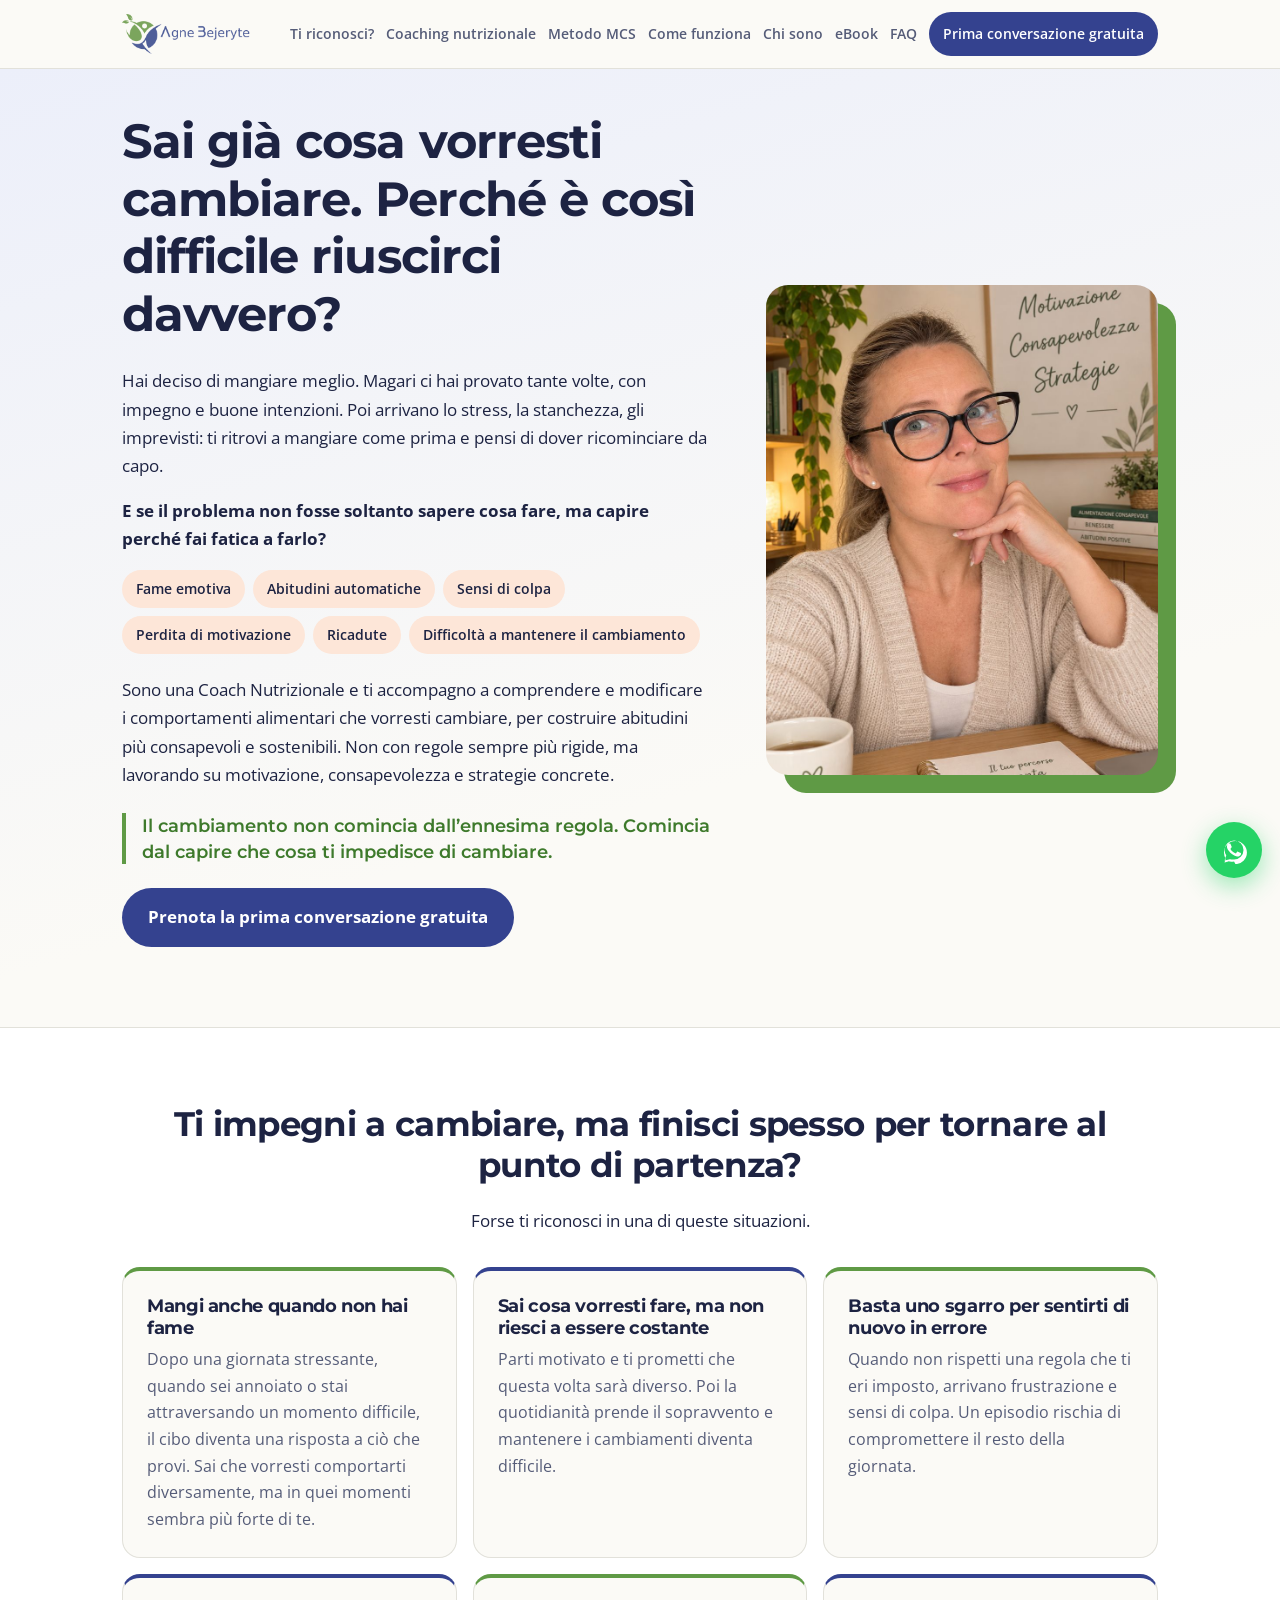
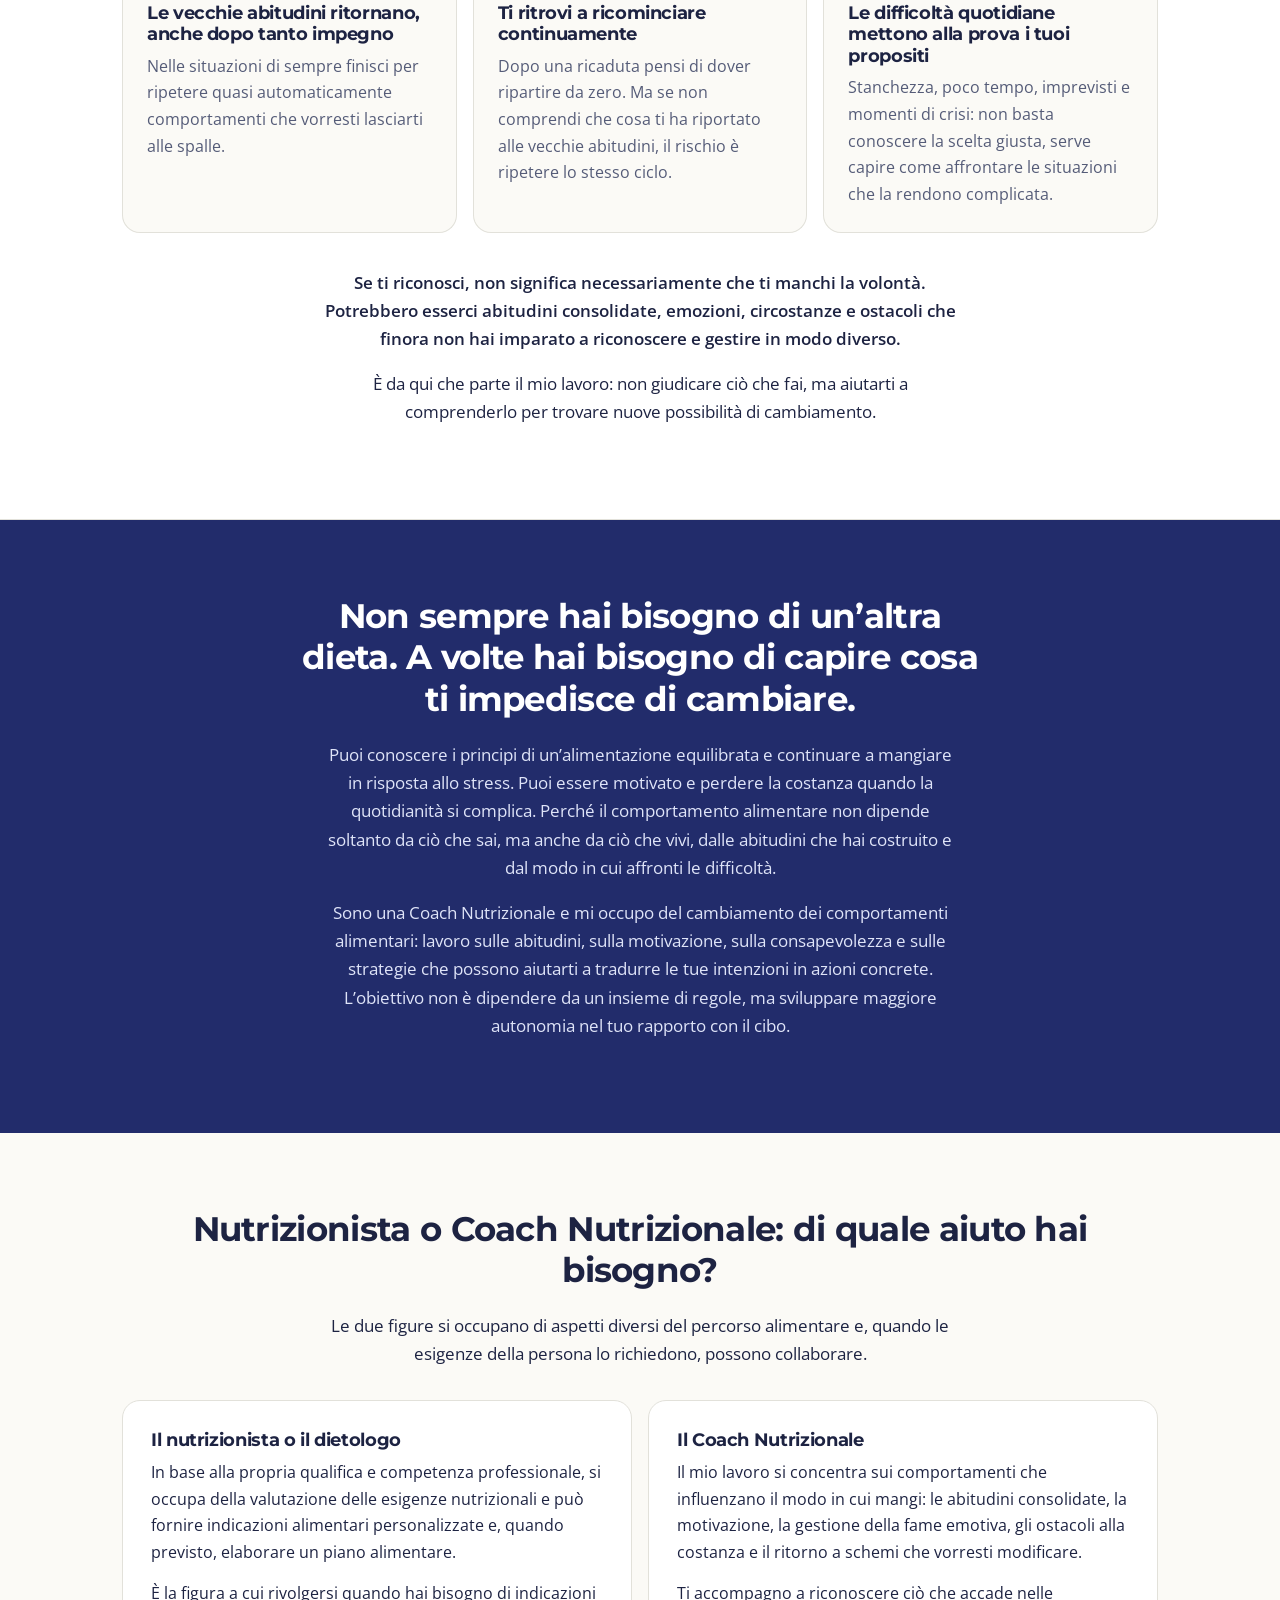
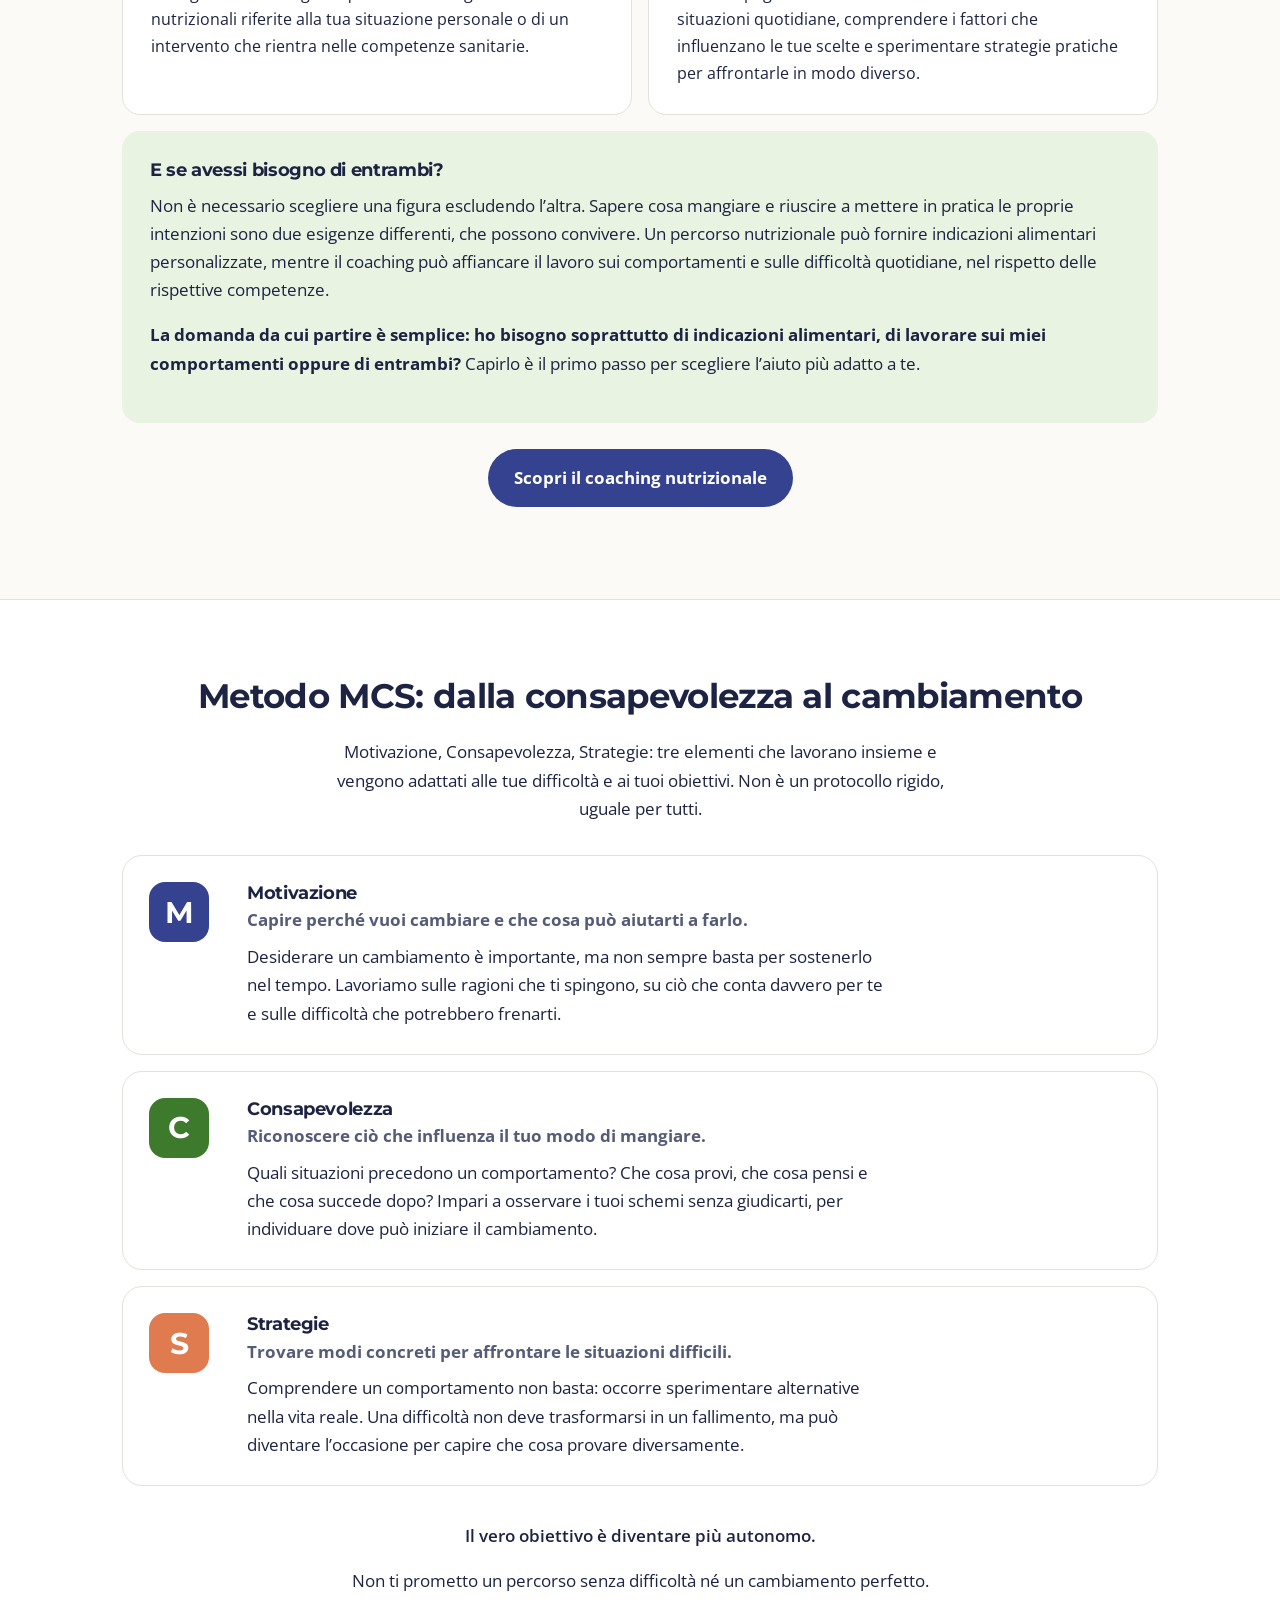
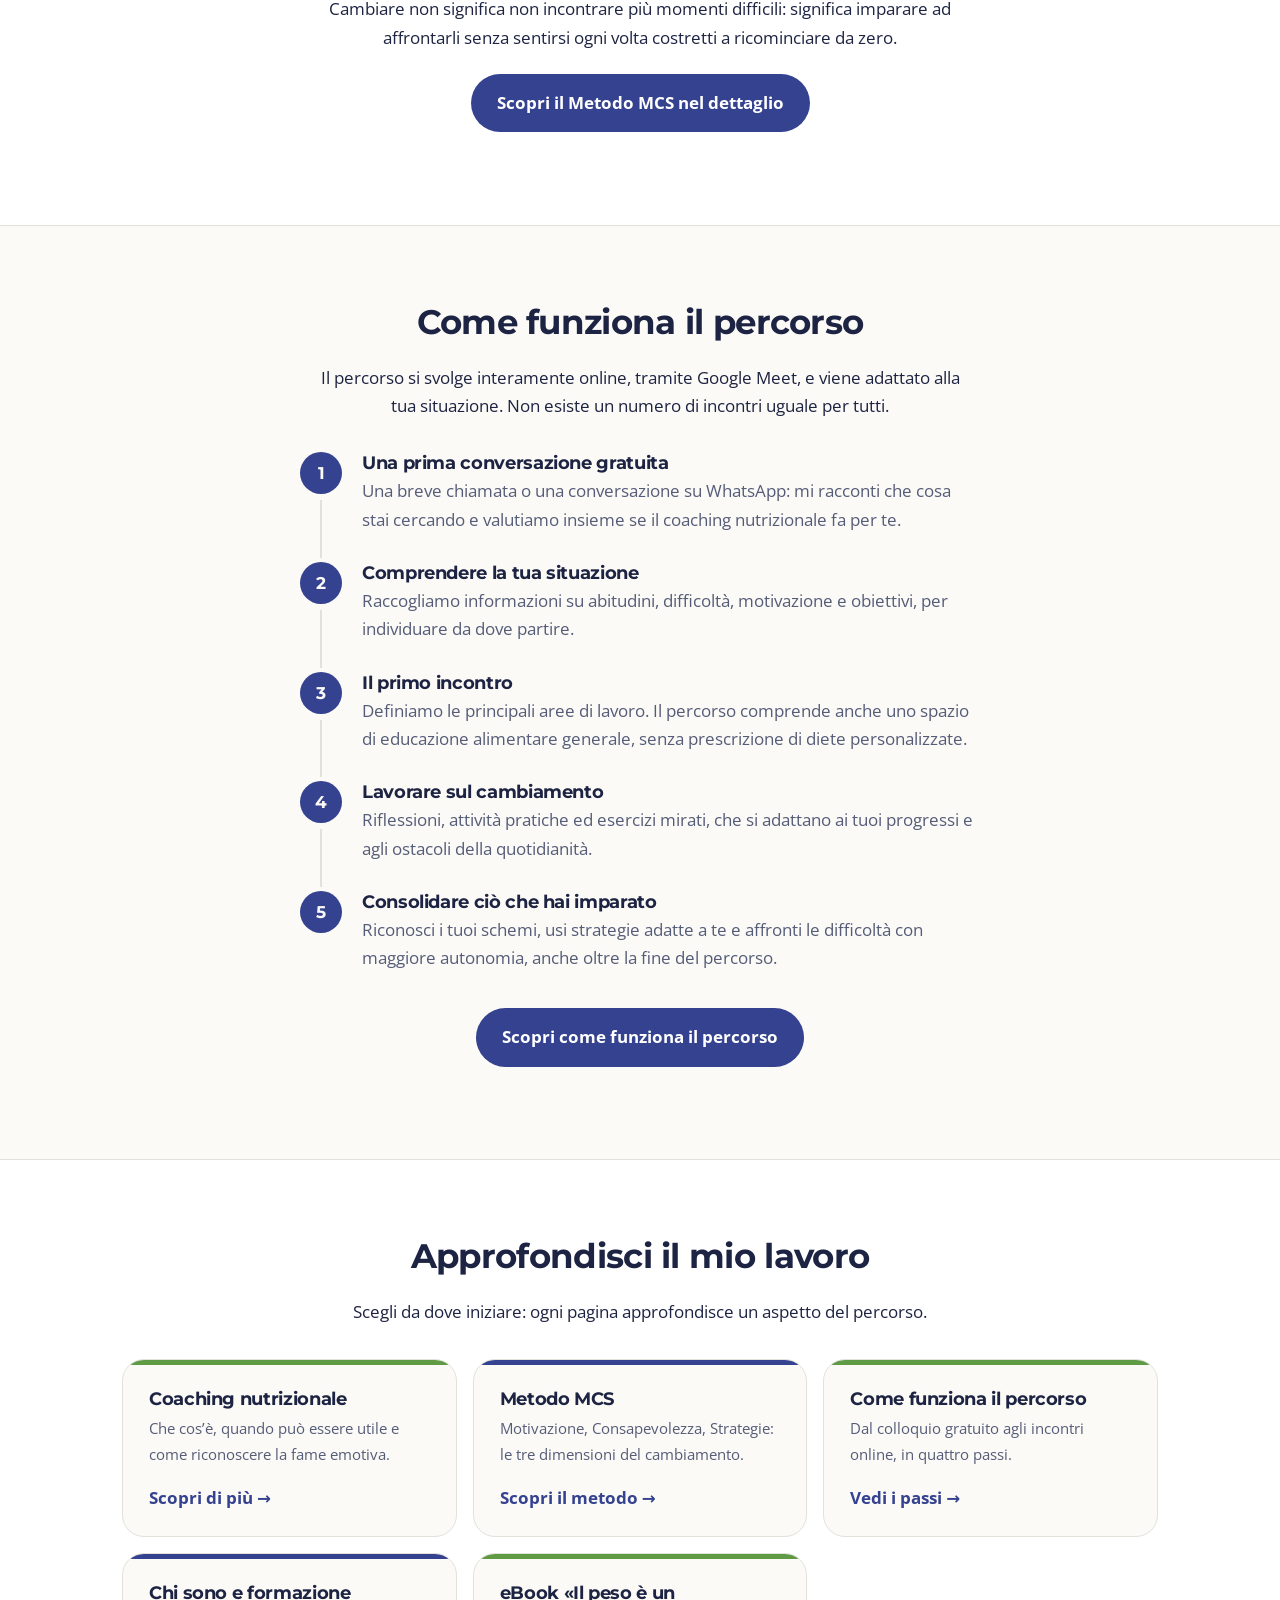
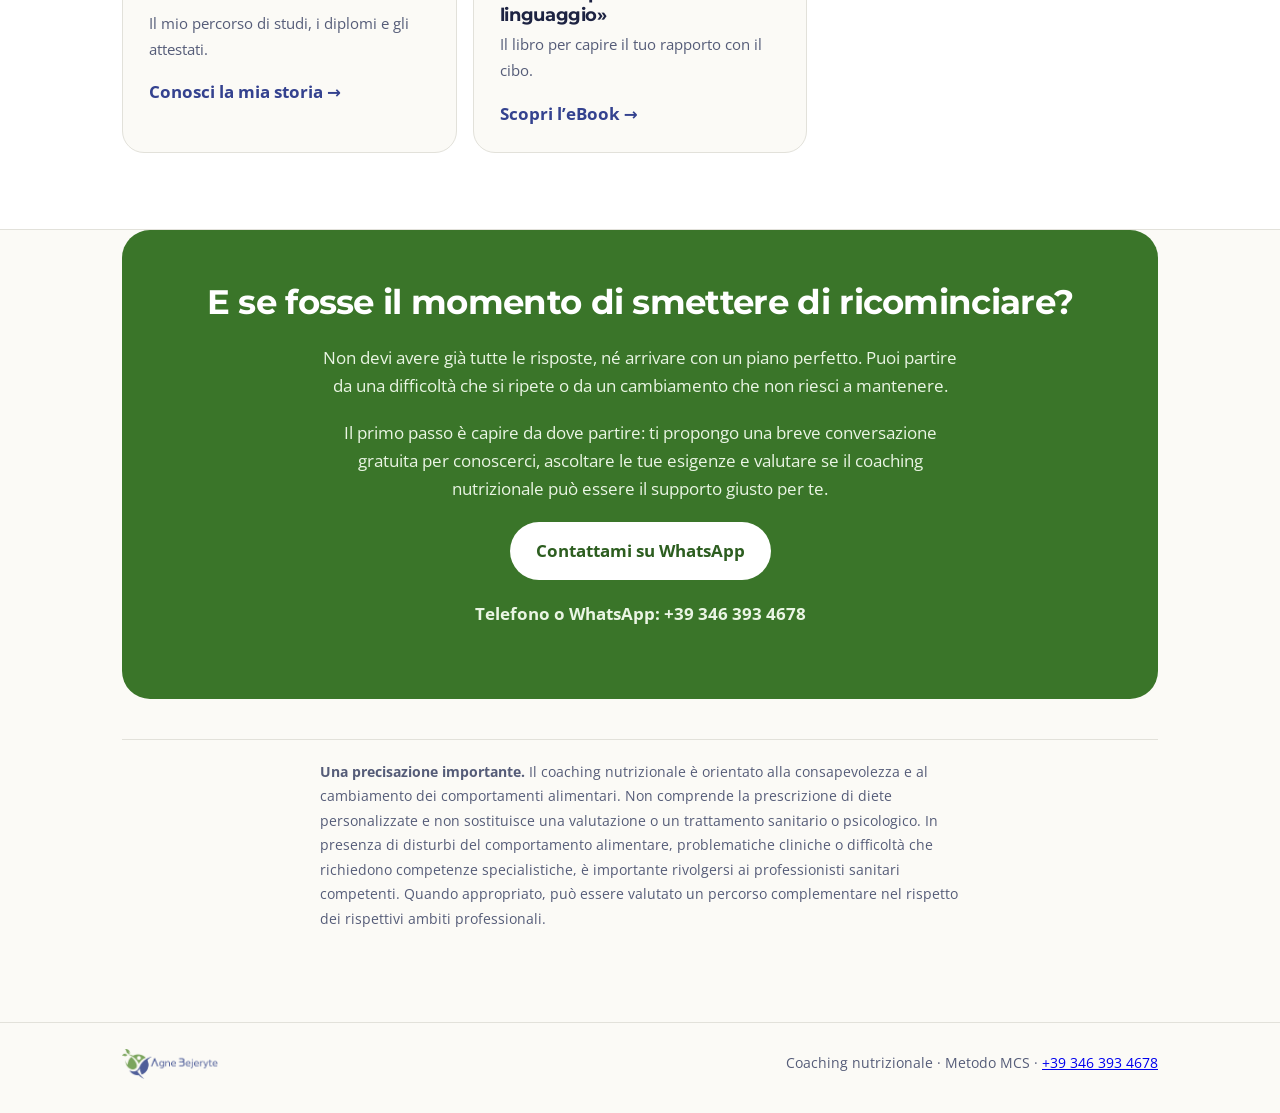
==== index.html @ 3f54bd1b "Add files via upload" ====
<!DOCTYPE html>
<html lang="it" class="js">
<head>
<meta charset="utf-8">
<meta name="viewport" content="width=device-width, initial-scale=1, viewport-fit=cover">
<title>Coaching nutrizionale · Metodo MCS | Agne Bejeryte</title>
<meta name="description" content="Coaching nutrizionale online con il Metodo MCS: fame emotiva, costanza e cambiamento delle abitudini alimentari. Prima conversazione gratuita.">
<meta name="robots" content="index, follow">
<link rel="canonical" href="https://stefanosupernet-sudo.github.io/agne-counselor/">
<meta property="og:title" content="Coaching nutrizionale · Metodo MCS | Agne Bejeryte">
<meta property="og:description" content="Coaching nutrizionale online con il Metodo MCS: fame emotiva, costanza e cambiamento delle abitudini alimentari. Prima conversazione gratuita.">
<meta property="og:type" content="website">
<meta property="og:locale" content="it_IT">
<meta property="og:url" content="https://stefanosupernet-sudo.github.io/agne-counselor/">
<meta property="og:image" content="https://stefanosupernet-sudo.github.io/agne-counselor/img/foto-agne.jpg">
<meta name="geo.region" content="IT">
<link rel="preconnect" href="https://fonts.googleapis.com">
<link rel="preconnect" href="https://fonts.gstatic.com" crossorigin>
<link href="https://fonts.googleapis.com/css2?family=Montserrat:wght@500;600;700&family=Open+Sans:wght@400;600;700&display=swap" rel="stylesheet">
<style>

:root{--bg:#fbfaf6;--surface:#fff;--ink:#1d2342;--muted:#555c78;--indigo:#34428f;--green:#5f9a45;--green-d:#3e7a2c;--tint:#eceffa;--sage:#e8f3e1;--peach:#fde6d8;--line:#e2e1da;--navy:#222c6b;
--head:'Montserrat',system-ui,sans-serif;--body:'Open Sans',system-ui,sans-serif;
box-sizing:border-box;padding-top:env(safe-area-inset-top,0px);padding-bottom:env(safe-area-inset-bottom,0px)}
@media(prefers-color-scheme:dark){:root:not([data-theme="light"]){--bg:#12152b;--surface:#1b2040;--ink:#eceffa;--muted:#aab1d0;--indigo:#9fb0f0;--green:#86c26a;--green-d:#9bd582;--tint:#232a52;--sage:#1f3326;--peach:#3a2a2a;--line:#2e3560;--navy:#0d1130;color-scheme:dark}
:root:not([data-theme="light"]) .logo{background:#fff;border-radius:8px;padding:4px 8px}}
:root[data-theme="dark"]{--bg:#12152b;--surface:#1b2040;--ink:#eceffa;--muted:#aab1d0;--indigo:#9fb0f0;--green:#86c26a;--green-d:#9bd582;--tint:#232a52;--sage:#1f3326;--peach:#3a2a2a;--line:#2e3560;--navy:#0d1130;color-scheme:dark}
:root[data-theme="dark"] .logo{background:#fff;border-radius:8px;padding:4px 8px}
html{scroll-behavior:smooth;scroll-padding-top:calc(env(safe-area-inset-top,0px) + 76px)}
*{box-sizing:border-box}
body{margin:0;background:var(--bg);color:var(--ink);font:400 1.04rem/1.7 var(--body)}
body::before{content:"";position:fixed;inset:0 0 auto;height:env(safe-area-inset-top,0px);z-index:30;background:var(--bg)}
img{max-width:100%;display:block}
h1,h2,h3{font-family:var(--head);font-weight:700;line-height:1.2;margin:0 0 .6em;letter-spacing:-.02em}
h1{font-size:clamp(1.9rem,5.2vw,3rem)}
h2{font-size:clamp(1.5rem,3.5vw,2.15rem);text-align:center}
h3{font-size:1.12rem}
p{margin:0 0 1em;max-width:64ch}
:focus-visible{outline:3px solid var(--indigo);outline-offset:3px;border-radius:6px}
.wrap{max-width:1080px;margin:0 auto;padding:0 22px}
section{padding:76px 0}
section .wrap>p{margin-inline:auto;text-align:center}
.btn{display:inline-block;background:#34428f;color:#fff;text-decoration:none;font-weight:700;padding:15px 26px;border-radius:999px;transition:transform .15s,background .15s}
.btn:hover{transform:translateY(-2px);background:#26327a}
header{position:sticky;top:env(safe-area-inset-top,0px);z-index:40;background:color-mix(in srgb,var(--bg) 92%,transparent);backdrop-filter:blur(10px);border-bottom:1px solid var(--line)}
header .wrap{display:flex;align-items:center;justify-content:space-between;gap:16px;height:68px}
.logo{height:40px;width:auto}
nav{display:flex;gap:22px;align-items:center}
nav a{text-decoration:none;font-weight:600;font-size:.92rem;color:var(--muted)}
nav a:hover{color:var(--ink)}
nav .btn{padding:10px 18px;color:#fff}
@media(max-width:900px){nav a:not(.btn){display:none}}
.hero{padding:44px 0 80px;background:linear-gradient(165deg,var(--tint),var(--bg) 70%)}
.hero .wrap{display:grid;grid-template-columns:1.2fr .8fr;gap:56px;align-items:center}
.hero h1{margin-bottom:.5em}
.chips{list-style:none;display:flex;flex-wrap:wrap;gap:8px;padding:0;margin:0 0 22px}
.chips li{background:var(--peach);font-weight:600;font-size:.88rem;padding:7px 14px;border-radius:999px}
.tag{font-family:var(--head);font-weight:600;color:var(--green-d);font-size:1.1rem;line-height:1.45;border-left:4px solid var(--green);padding-left:16px;margin:24px 0}
.photo{position:relative;border-radius:22px;aspect-ratio:4/5;isolation:isolate}
.photo::before{content:"";position:absolute;inset:18px -18px -18px 18px;border-radius:22px;background:var(--green);z-index:-1}
.photo img{width:100%;height:100%;border-radius:22px;object-fit:cover;object-position:50% 25%}
@media(max-width:820px){.hero .wrap{grid-template-columns:1fr;gap:36px}.photo{max-width:340px;margin:0 auto;order:-1}}
.band{background:var(--surface);border-block:1px solid var(--line)}
.grid{display:grid;grid-template-columns:repeat(auto-fit,minmax(300px,1fr));gap:16px;margin-top:32px}
.card{background:var(--bg);border:1px solid var(--line);border-radius:18px;padding:24px}
.card h3{margin-bottom:.45em}
.card p{margin:0;color:var(--muted);font-size:.98rem}
.grid .card:nth-child(odd){border-top:4px solid var(--green)}
.grid .card:nth-child(even){border-top:4px solid var(--indigo)}
.lead2{margin-top:36px;font-weight:600}
.statement{background:var(--navy);color:#fff}
.statement h2{color:#fff;max-width:20em;margin-inline:auto}
.statement p{color:#dfe4f8}
.two{display:grid;grid-template-columns:1fr 1fr;gap:16px;margin-top:32px}
.two .card{background:var(--surface);padding:28px}
.two .card p{color:var(--ink);margin-bottom:.9em}
.two .card p:last-child{margin:0}
.both{margin-top:16px;background:var(--sage);border-radius:18px;padding:28px}
.both p{max-width:none}
.mcs{display:grid;gap:16px;margin-top:32px}
.mcs article{display:grid;grid-template-columns:76px 1fr;gap:22px;background:var(--surface);border:1px solid var(--line);border-radius:20px;padding:26px}
.letter{width:60px;height:60px;border-radius:16px;display:grid;place-items:center;font:700 1.9rem var(--head);color:#fff;background:var(--indigo)}
.mcs article:nth-child(2) .letter{background:var(--green-d)}
.mcs article:nth-child(3) .letter{background:#e07a4f}
.mcs h3{margin-bottom:.15em}
.sub{font-weight:700;color:var(--muted);margin-bottom:.5em!important}
.mcs p:last-child{margin:0}
@media(max-width:560px){.mcs article{grid-template-columns:1fr;gap:12px}}
.steps{list-style:none;margin:32px auto 0;padding:0;max-width:680px;counter-reset:s}
.steps li{position:relative;padding:0 0 28px 62px;counter-increment:s}
.steps li::before{content:counter(s);position:absolute;left:0;top:0;width:42px;height:42px;border-radius:50%;background:var(--indigo);color:var(--bg);font:700 1.05rem var(--head);display:grid;place-items:center}
.steps li::after{content:"";position:absolute;left:20px;top:48px;bottom:4px;width:2px;background:var(--line)}
.steps li:last-child::after{display:none}
.steps h3{margin-bottom:.2em}
.steps p{margin:0;color:var(--muted)}
.contact{background:#3a7529;color:#fff;border-radius:28px;padding:52px 28px;text-align:center}
.contact h2{color:#fff}
.contact p{margin:0 auto 1.1em;color:#eaf5e4}
.contact .btn{background:#fff;color:#2d5e20}
.contact .btn:hover{background:var(--sage)}
.note{font-size:.9rem;color:var(--muted);border-top:1px solid var(--line);margin-top:40px;padding-top:20px}
.note p{max-width:80ch;margin-inline:auto;text-align:left!important}
footer{padding:26px 0 34px;border-top:1px solid var(--line);color:var(--muted);font-size:.9rem}
footer .wrap{display:flex;align-items:center;justify-content:space-between;flex-wrap:wrap;gap:12px}
footer .logo{height:30px}
@media(max-width:720px){.two{grid-template-columns:1fr}}
.bar{position:fixed;top:env(safe-area-inset-top,0px);left:0;right:0;height:4px;z-index:60;background:linear-gradient(90deg,var(--green),var(--indigo));transform-origin:0 50%;transform:scaleX(0)}
header{transition:box-shadow .3s}header.sc{box-shadow:0 8px 24px -16px #34428f}
html.js .rv{opacity:0;transform:translateY(24px);transition:opacity .7s,transform .7s}
html.js .rv.l{transform:translateX(-28px)}
html.js .rv.r{transform:translateX(28px)}
html.js .rv.in{opacity:1;transform:none}
html.js .pain.in:hover,html.js .mcs article.in:hover{transform:translateY(-4px);box-shadow:0 14px 30px -20px #34428f}
.photo{translate:0 var(--py,0px)}
.explore{display:grid;grid-template-columns:repeat(auto-fit,minmax(260px,1fr));gap:16px;margin-top:32px}
.xl{display:block;text-decoration:none;color:inherit;background:var(--bg);border:1px solid var(--line);border-radius:22px;padding:28px 26px 24px;position:relative;overflow:hidden}
.xl::before{content:"";position:absolute;left:0;top:0;right:0;height:5px;background:var(--green)}
.xl:nth-child(even)::before{background:var(--indigo)}
.xl h3{margin-bottom:.4em}
.xl p{margin:0 0 1em;color:var(--muted);font-size:.96rem;text-align:left}
.xl span{font-weight:700;color:var(--indigo)}
.xl span::after{content:" →"}
.xl:hover{transform:translateY(-5px);box-shadow:0 18px 36px -22px #34428f}
html.js .xl.in:hover{transform:translateY(-5px);box-shadow:0 18px 36px -22px #34428f}
@media(prefers-reduced-motion:reduce){html{scroll-behavior:auto}.btn{transition:none}html.js .rv{opacity:1!important;transform:none!important;transition:none}.bar{display:none}.photo{translate:none}}


.menu-toggle{display:none;background:none;border:none;cursor:pointer;padding:10px;z-index:45}
.menu-toggle span{display:block;width:22px;height:2px;background:var(--ink);margin:5px 0;border-radius:1px;transition:transform .2s,opacity .2s}
.menu-toggle[aria-expanded="true"] span:nth-child(1){transform:translateY(7px) rotate(45deg)}
.menu-toggle[aria-expanded="true"] span:nth-child(2){opacity:0}
.menu-toggle[aria-expanded="true"] span:nth-child(3){transform:translateY(-7px) rotate(-45deg)}
nav.main-nav{display:flex;gap:12px;align-items:center;flex-wrap:wrap}
nav.main-nav a{text-decoration:none;font-weight:600;font-size:.85rem;color:var(--muted)}
nav.main-nav a:hover{color:var(--indigo)}
nav.main-nav .btn{padding:10px 14px;color:#fff;font-size:.85rem}
header .wrap{position:relative}
@media(max-width:960px){
  .menu-toggle{display:block}
  nav.main-nav,nav{display:none;position:absolute;left:0;right:0;top:100%;background:var(--surface);border-bottom:1px solid var(--line);flex-direction:column;align-items:stretch;padding:12px 22px 20px;gap:4px;box-shadow:0 12px 28px rgba(29,35,66,.1);z-index:42}
  nav.main-nav.open,nav.open{display:flex}
  nav.main-nav a,nav a{display:block!important;padding:12px 8px;font-size:1rem;color:var(--ink);border-bottom:1px solid var(--line)}
  nav.main-nav a.btn,nav a.btn{margin-top:10px;text-align:center;color:#fff!important;border:0}
}
.wa-float{position:fixed;right:18px;bottom:22px;z-index:50;width:56px;height:56px;border-radius:50%;background:#25D366;color:#fff;display:grid;place-items:center;box-shadow:0 8px 24px rgba(37,211,102,.45);transition:transform .15s}
.wa-float:hover{transform:scale(1.08)}

</style>
</head>
<body>
<div class="bar" aria-hidden="true"></div>
<header>
<div class="wrap">
<a href="https://stefanosupernet-sudo.github.io/agne-counselor/" aria-label="Home"><img class="logo" src="img/logo%20web%20nuovo.png" alt="Agne Bejeryte – Coach Nutrizionale" width="120" height="40"></a>
<button class="menu-toggle" type="button" aria-label="Apri menu" aria-expanded="false" aria-controls="main-nav"><span></span><span></span><span></span></button>
<nav class="main-nav" id="main-nav" aria-label="Principale">
<a href="#problema">Ti riconosci?</a>
<a href="coaching.html">Coaching nutrizionale</a>
<a href="metodo-mcs.html">Metodo MCS</a>
<a href="percorso.html">Come funziona</a>
<a href="attestati.html">Chi sono</a>
<a href="ebook.html">eBook</a>
<a href="faq.html">FAQ</a>
<a class="btn" href="https://wa.me/393463934678?text=Ciao%2C%20vorrei%20una%20prima%20conversazione%20gratuita" target="_blank" rel="noopener">Prima conversazione gratuita</a>
</nav>
</div>
</header>
<main id="top">

<section class="hero"><div class="wrap">
<div>
<h1>Sai già cosa vorresti cambiare. Perché è così difficile riuscirci davvero?</h1>
<p>Hai deciso di mangiare meglio. Magari ci hai provato tante volte, con impegno e buone intenzioni. Poi arrivano lo stress, la stanchezza, gli imprevisti: ti ritrovi a mangiare come prima e pensi di dover ricominciare da capo.</p>
<p><strong>E se il problema non fosse soltanto sapere cosa fare, ma capire perché fai fatica a farlo?</strong></p>
<ul class="chips"><li>Fame emotiva</li><li>Abitudini automatiche</li><li>Sensi di colpa</li><li>Perdita di motivazione</li><li>Ricadute</li><li>Difficoltà a mantenere il cambiamento</li></ul>
<p>Sono una Coach Nutrizionale e ti accompagno a comprendere e modificare i comportamenti alimentari che vorresti cambiare, per costruire abitudini più consapevoli e sostenibili. Non con regole sempre più rigide, ma lavorando su motivazione, consapevolezza e strategie concrete.</p>
<p class="tag">Il cambiamento non comincia dall’ennesima regola. Comincia dal capire che cosa ti impedisce di cambiare.</p>
<a class="btn" href="#contatti">Prenota la prima conversazione gratuita</a>
</div>
<div class="photo"><img src="img/foto-agne.jpg" alt="La coach seduta alla scrivania, con un quaderno e una tazza di tè"></div>
</div></section>

<section class="band" id="problema"><div class="wrap">
<h2>Ti impegni a cambiare, ma finisci spesso per tornare al punto di partenza?</h2>
<p>Forse ti riconosci in una di queste situazioni.</p>
<div class="grid">
<div class="card"><h3>Mangi anche quando non hai fame</h3><p>Dopo una giornata stressante, quando sei annoiato o stai attraversando un momento difficile, il cibo diventa una risposta a ciò che provi. Sai che vorresti comportarti diversamente, ma in quei momenti sembra più forte di te.</p></div>
<div class="card"><h3>Sai cosa vorresti fare, ma non riesci a essere costante</h3><p>Parti motivato e ti prometti che questa volta sarà diverso. Poi la quotidianità prende il sopravvento e mantenere i cambiamenti diventa difficile.</p></div>
<div class="card"><h3>Basta uno sgarro per sentirti di nuovo in errore</h3><p>Quando non rispetti una regola che ti eri imposto, arrivano frustrazione e sensi di colpa. Un episodio rischia di compromettere il resto della giornata.</p></div>
<div class="card"><h3>Le vecchie abitudini ritornano, anche dopo tanto impegno</h3><p>Nelle situazioni di sempre finisci per ripetere quasi automaticamente comportamenti che vorresti lasciarti alle spalle.</p></div>
<div class="card"><h3>Ti ritrovi a ricominciare continuamente</h3><p>Dopo una ricaduta pensi di dover ripartire da zero. Ma se non comprendi che cosa ti ha riportato alle vecchie abitudini, il rischio è ripetere lo stesso ciclo.</p></div>
<div class="card"><h3>Le difficoltà quotidiane mettono alla prova i tuoi propositi</h3><p>Stanchezza, poco tempo, imprevisti e momenti di crisi: non basta conoscere la scelta giusta, serve capire come affrontare le situazioni che la rendono complicata.</p></div>
</div>
<p class="lead2">Se ti riconosci, non significa necessariamente che ti manchi la volontà. Potrebbero esserci abitudini consolidate, emozioni, circostanze e ostacoli che finora non hai imparato a riconoscere e gestire in modo diverso.</p>
<p>È da qui che parte il mio lavoro: non giudicare ciò che fai, ma aiutarti a comprenderlo per trovare nuove possibilità di cambiamento.</p>
</div></section>

<section class="statement"><div class="wrap">
<h2>Non sempre hai bisogno di un’altra dieta. A volte hai bisogno di capire cosa ti impedisce di cambiare.</h2>
<p>Puoi conoscere i principi di un’alimentazione equilibrata e continuare a mangiare in risposta allo stress. Puoi essere motivato e perdere la costanza quando la quotidianità si complica. Perché il comportamento alimentare non dipende soltanto da ciò che sai, ma anche da ciò che vivi, dalle abitudini che hai costruito e dal modo in cui affronti le difficoltà.</p>
<p>Sono una Coach Nutrizionale e mi occupo del cambiamento dei comportamenti alimentari: lavoro sulle abitudini, sulla motivazione, sulla consapevolezza e sulle strategie che possono aiutarti a tradurre le tue intenzioni in azioni concrete. L’obiettivo non è dipendere da un insieme di regole, ma sviluppare maggiore autonomia nel tuo rapporto con il cibo.</p>
</div></section>

<section id="aiuto"><div class="wrap">
<h2>Nutrizionista o Coach Nutrizionale: di quale aiuto hai bisogno?</h2>
<p>Le due figure si occupano di aspetti diversi del percorso alimentare e, quando le esigenze della persona lo richiedono, possono collaborare.</p>
<div class="two">
<div class="card"><h3>Il nutrizionista o il dietologo</h3><p>In base alla propria qualifica e competenza professionale, si occupa della valutazione delle esigenze nutrizionali e può fornire indicazioni alimentari personalizzate e, quando previsto, elaborare un piano alimentare.</p><p>È la figura a cui rivolgersi quando hai bisogno di indicazioni nutrizionali riferite alla tua situazione personale o di un intervento che rientra nelle competenze sanitarie.</p></div>
<div class="card"><h3>Il Coach Nutrizionale</h3><p>Il mio lavoro si concentra sui comportamenti che influenzano il modo in cui mangi: le abitudini consolidate, la motivazione, la gestione della fame emotiva, gli ostacoli alla costanza e il ritorno a schemi che vorresti modificare.</p><p>Ti accompagno a riconoscere ciò che accade nelle situazioni quotidiane, comprendere i fattori che influenzano le tue scelte e sperimentare strategie pratiche per affrontarle in modo diverso.</p></div>
</div>
<div class="both">
<h3>E se avessi bisogno di entrambi?</h3>
<p>Non è necessario scegliere una figura escludendo l’altra. Sapere cosa mangiare e riuscire a mettere in pratica le proprie intenzioni sono due esigenze differenti, che possono convivere. Un percorso nutrizionale può fornire indicazioni alimentari personalizzate, mentre il coaching può affiancare il lavoro sui comportamenti e sulle difficoltà quotidiane, nel rispetto delle rispettive competenze.</p>
<p><strong>La domanda da cui partire è semplice: ho bisogno soprattutto di indicazioni alimentari, di lavorare sui miei comportamenti oppure di entrambi?</strong> Capirlo è il primo passo per scegliere l’aiuto più adatto a te.</p>
</div>
<p style="margin-top:26px"><a class="btn" href="https://stefanosupernet-sudo.github.io/agne-counselor/">Scopri il coaching nutrizionale</a></p>
</div></section>

<section class="band" id="metodo"><div class="wrap">
<h2>Metodo MCS: dalla consapevolezza al cambiamento</h2>
<p>Motivazione, Consapevolezza, Strategie: tre elementi che lavorano insieme e vengono adattati alle tue difficoltà e ai tuoi obiettivi. Non è un protocollo rigido, uguale per tutti.</p>
<div class="mcs">
<article><div class="letter" aria-hidden="true">M</div><div><h3>Motivazione</h3><p class="sub">Capire perché vuoi cambiare e che cosa può aiutarti a farlo.</p><p>Desiderare un cambiamento è importante, ma non sempre basta per sostenerlo nel tempo. Lavoriamo sulle ragioni che ti spingono, su ciò che conta davvero per te e sulle difficoltà che potrebbero frenarti.</p></div></article>
<article><div class="letter" aria-hidden="true">C</div><div><h3>Consapevolezza</h3><p class="sub">Riconoscere ciò che influenza il tuo modo di mangiare.</p><p>Quali situazioni precedono un comportamento? Che cosa provi, che cosa pensi e che cosa succede dopo? Impari a osservare i tuoi schemi senza giudicarti, per individuare dove può iniziare il cambiamento.</p></div></article>
<article><div class="letter" aria-hidden="true">S</div><div><h3>Strategie</h3><p class="sub">Trovare modi concreti per affrontare le situazioni difficili.</p><p>Comprendere un comportamento non basta: occorre sperimentare alternative nella vita reale. Una difficoltà non deve trasformarsi in un fallimento, ma può diventare l’occasione per capire che cosa provare diversamente.</p></div></article>
</div>
<p class="lead2">Il vero obiettivo è diventare più autonomo.</p>
<p>Non ti prometto un percorso senza difficoltà né un cambiamento perfetto. Cambiare non significa non incontrare più momenti difficili: significa imparare ad affrontarli senza sentirsi ogni volta costretti a ricominciare da zero.</p>
<p style="margin-top:22px"><a class="btn" href="https://stefanosupernet-sudo.github.io/agne-counselor/">Scopri il Metodo MCS nel dettaglio</a></p>
</div></section>

<section id="percorso"><div class="wrap">
<h2>Come funziona il percorso</h2>
<p>Il percorso si svolge interamente online, tramite Google Meet, e viene adattato alla tua situazione. Non esiste un numero di incontri uguale per tutti.</p>
<ol class="steps">
<li><h3>Una prima conversazione gratuita</h3><p>Una breve chiamata o una conversazione su WhatsApp: mi racconti che cosa stai cercando e valutiamo insieme se il coaching nutrizionale fa per te.</p></li>
<li><h3>Comprendere la tua situazione</h3><p>Raccogliamo informazioni su abitudini, difficoltà, motivazione e obiettivi, per individuare da dove partire.</p></li>
<li><h3>Il primo incontro</h3><p>Definiamo le principali aree di lavoro. Il percorso comprende anche uno spazio di educazione alimentare generale, senza prescrizione di diete personalizzate.</p></li>
<li><h3>Lavorare sul cambiamento</h3><p>Riflessioni, attività pratiche ed esercizi mirati, che si adattano ai tuoi progressi e agli ostacoli della quotidianità.</p></li>
<li><h3>Consolidare ciò che hai imparato</h3><p>Riconosci i tuoi schemi, usi strategie adatte a te e affronti le difficoltà con maggiore autonomia, anche oltre la fine del percorso.</p></li>
</ol>
<p style="margin-top:8px"><a class="btn" href="https://stefanosupernet-sudo.github.io/agne-counselor/">Scopri come funziona il percorso</a></p>
</div></section>

<section class="band" id="esplora"><div class="wrap">
<h2>Approfondisci il mio lavoro</h2>
<p>Scegli da dove iniziare: ogni pagina approfondisce un aspetto del percorso.</p>
<div class="explore">
<a class="xl" href="coaching.html"><h3>Coaching nutrizionale</h3><p>Che cos’è, quando può essere utile e come riconoscere la fame emotiva.</p><span>Scopri di più</span></a>
<a class="xl" href="metodo-mcs.html"><h3>Metodo MCS</h3><p>Motivazione, Consapevolezza, Strategie: le tre dimensioni del cambiamento.</p><span>Scopri il metodo</span></a>
<a class="xl" href="percorso.html"><h3>Come funziona il percorso</h3><p>Dal colloquio gratuito agli incontri online, in quattro passi.</p><span>Vedi i passi</span></a>
<a class="xl" href="attestati.html"><h3>Chi sono e formazione</h3><p>Il mio percorso di studi, i diplomi e gli attestati.</p><span>Conosci la mia storia</span></a>
<a class="xl" href="ebook.html"><h3>eBook «Il peso è un linguaggio»</h3><p>Il libro per capire il tuo rapporto con il cibo.</p><span>Scopri l’eBook</span></a>
</div></div></section>

<section id="contatti" style="padding-top:0"><div class="wrap">
<div class="contact">
<h2>E se fosse il momento di smettere di ricominciare?</h2>
<p>Non devi avere già tutte le risposte, né arrivare con un piano perfetto. Puoi partire da una difficoltà che si ripete o da un cambiamento che non riesci a mantenere.</p>
<p>Il primo passo è capire da dove partire: ti propongo una breve conversazione gratuita per conoscerci, ascoltare le tue esigenze e valutare se il coaching nutrizionale può essere il supporto giusto per te.</p>
<a class="btn" href="https://wa.me/393463934678?text=Ciao%2C%20vorrei%20una%20prima%20conversazione%20gratuita">Contattami su WhatsApp</a>
<p style="margin-top:20px"><strong>Telefono o WhatsApp: +39 346 393 4678</strong></p>
</div>
<div class="note"><p><strong>Una precisazione importante.</strong> Il coaching nutrizionale è orientato alla consapevolezza e al cambiamento dei comportamenti alimentari. Non comprende la prescrizione di diete personalizzate e non sostituisce una valutazione o un trattamento sanitario o psicologico. In presenza di disturbi del comportamento alimentare, problematiche cliniche o difficoltà che richiedono competenze specialistiche, è importante rivolgersi ai professionisti sanitari competenti. Quando appropriato, può essere valutato un percorso complementare nel rispetto dei rispettivi ambiti professionali.</p></div>
</div></section>

</main>
<footer>
<div class="wrap">
<a href="https://stefanosupernet-sudo.github.io/agne-counselor/"><img class="logo" src="img/logo%20web%20nuovo.png" alt="Agne Bejeryte" width="96" height="30"></a>
<span>Coaching nutrizionale · Metodo MCS · <a href="https://wa.me/393463934678" target="_blank" rel="noopener">+39 346 393 4678</a></span>
</div>
</footer>
<a class="wa-float" href="https://wa.me/393463934678?text=Ciao%2C%20vorrei%20una%20prima%20conversazione%20gratuita" target="_blank" rel="noopener" aria-label="Scrivi su WhatsApp">
<svg viewBox="0 0 24 24" width="28" height="28" aria-hidden="true"><path fill="currentColor" d="M17.47 14.38c-.3-.15-1.77-.87-2.04-.97-.27-.1-.47-.15-.67.15-.2.3-.77.97-.95 1.17-.17.2-.35.22-.65.07-.3-.15-1.26-.46-2.4-1.48-.89-.79-1.49-1.77-1.66-2.07-.17-.3-.02-.46.13-.61.13-.13.3-.35.45-.52.15-.17.2-.3.3-.5.1-.2.05-.37-.02-.52-.07-.15-.67-1.62-.92-2.22-.24-.58-.49-.5-.67-.51h-.57c-.2 0-.52.07-.8.37-.27.3-1.04 1.02-1.04 2.48s1.07 2.87 1.22 3.07c.15.2 2.1 3.2 5.08 4.49.71.31 1.26.49 1.69.63.71.23 1.36.2 1.87.12.57-.08 1.77-.72 2.02-1.42.25-.7.25-1.3.17-1.42-.07-.12-.27-.2-.57-.35zM12.05 21.8h-.01a9.8 9.8 0 01-5-.1l.1.06-3.3.87 1.05-3.2a9.8 9.8 0 01-1.5-5.2 9.85 9.85 0 019.85-9.85 9.8 9.8 0 016.96 2.88 9.82 9.82 0 012.88 6.97 9.85 9.85 0 01-9.84 9.85zm0-17.96A8.1 8.1 0 003.96 12a8.1 8.1 0 001.35 4.47l.08.13-1.45 4.46 4.57-1.2.12.07A8.1 8.1 0 0012.05 20.1 8.1 8.1 0 0020.15 12a8.1 8.1 0 00-8.1-8.16z"/></svg>
</a>
<script>

(function(){
function add(s){document.querySelectorAll(s).forEach(function(e){e.classList.add('rv')})}
add('section h2');add('section .wrap>p');add('.hero .wrap>div:first-child>*');add('.photo');add('.grid>*');add('.mcs article');add('.steps li');add('.both');add('.explore>*');add('.contact');add('.note');
document.querySelectorAll('.two>.card').forEach(function(e,i){e.classList.add('rv',i?'r':'l')});
document.querySelectorAll('.grid,.mcs,.steps,.explore,.hero .wrap>div:first-child').forEach(function(p){Array.prototype.forEach.call(p.children,function(e,i){if(e.classList.contains('rv'))e.style.transitionDelay=(i%6*90)+'ms'})});
try{var o=new IntersectionObserver(function(es){es.forEach(function(x){if(x.isIntersecting){x.target.classList.add('in');o.unobserve(x.target)}})},{threshold:.12});document.querySelectorAll('.rv').forEach(function(el){o.observe(el)})}catch(e){document.querySelectorAll('.rv').forEach(function(el){el.classList.add('in')})}
var bar=document.querySelector('.bar'),hd=document.querySelector('header'),ph=document.querySelector('.photo'),rm=matchMedia('(prefers-reduced-motion:reduce)').matches;
function sc(){var m=document.documentElement.scrollHeight-innerHeight;bar.style.transform='scaleX('+(m>0?Math.min(1,scrollY/m):0)+')';hd.classList.toggle('sc',scrollY>10);if(!rm&&ph&&scrollY<900)ph.style.setProperty('--py',(scrollY*-.05)+'px')}
addEventListener('scroll',sc,{passive:true});sc();
})();


(function(){
  var btn=document.querySelector('.menu-toggle'), nav=document.getElementById('main-nav')||document.querySelector('nav');
  if(btn&&nav){
    btn.addEventListener('click',function(e){e.stopPropagation();var o=nav.classList.toggle('open');btn.setAttribute('aria-expanded',o?'true':'false');});
    document.addEventListener('click',function(e){if(!nav.contains(e.target)&&!btn.contains(e.target)){nav.classList.remove('open');btn.setAttribute('aria-expanded','false');}});
    nav.querySelectorAll('a').forEach(function(a){a.addEventListener('click',function(){nav.classList.remove('open');btn.setAttribute('aria-expanded','false');});});
  }
})();

</script>
</body>
</html>
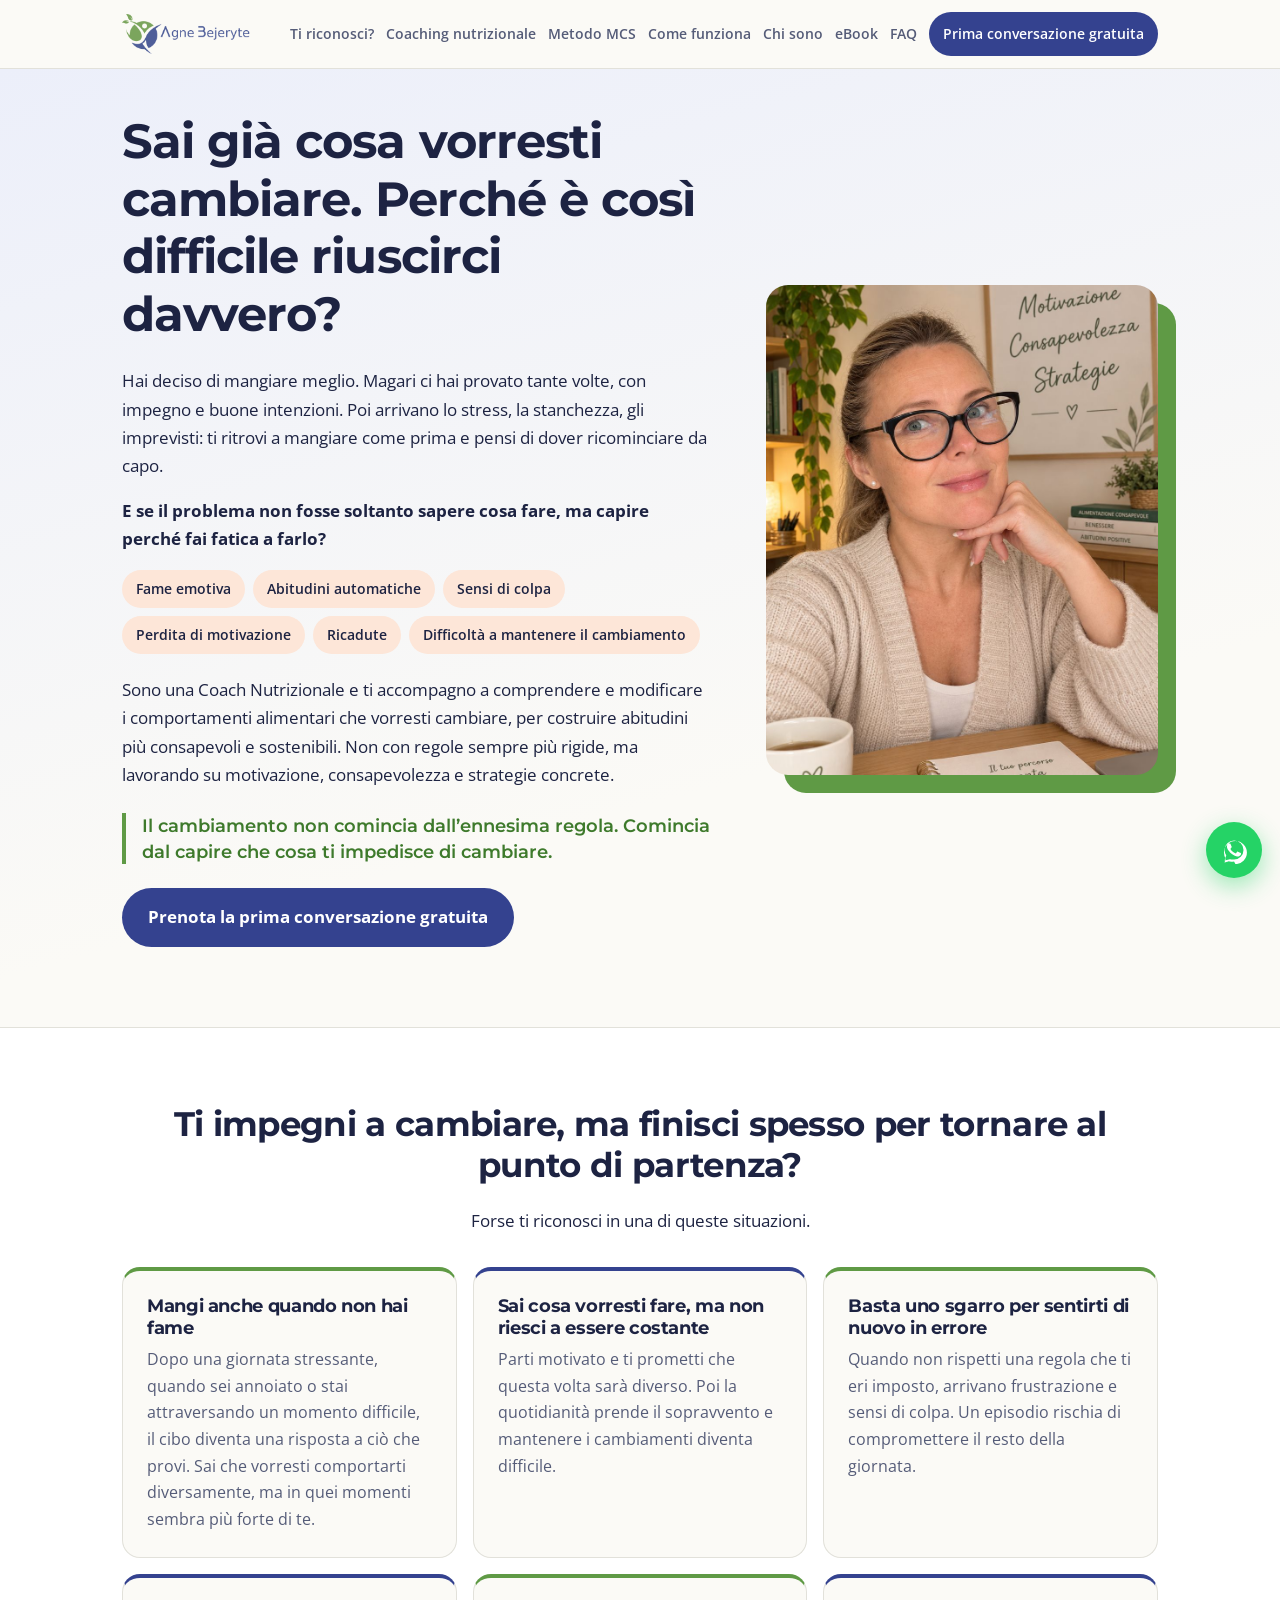
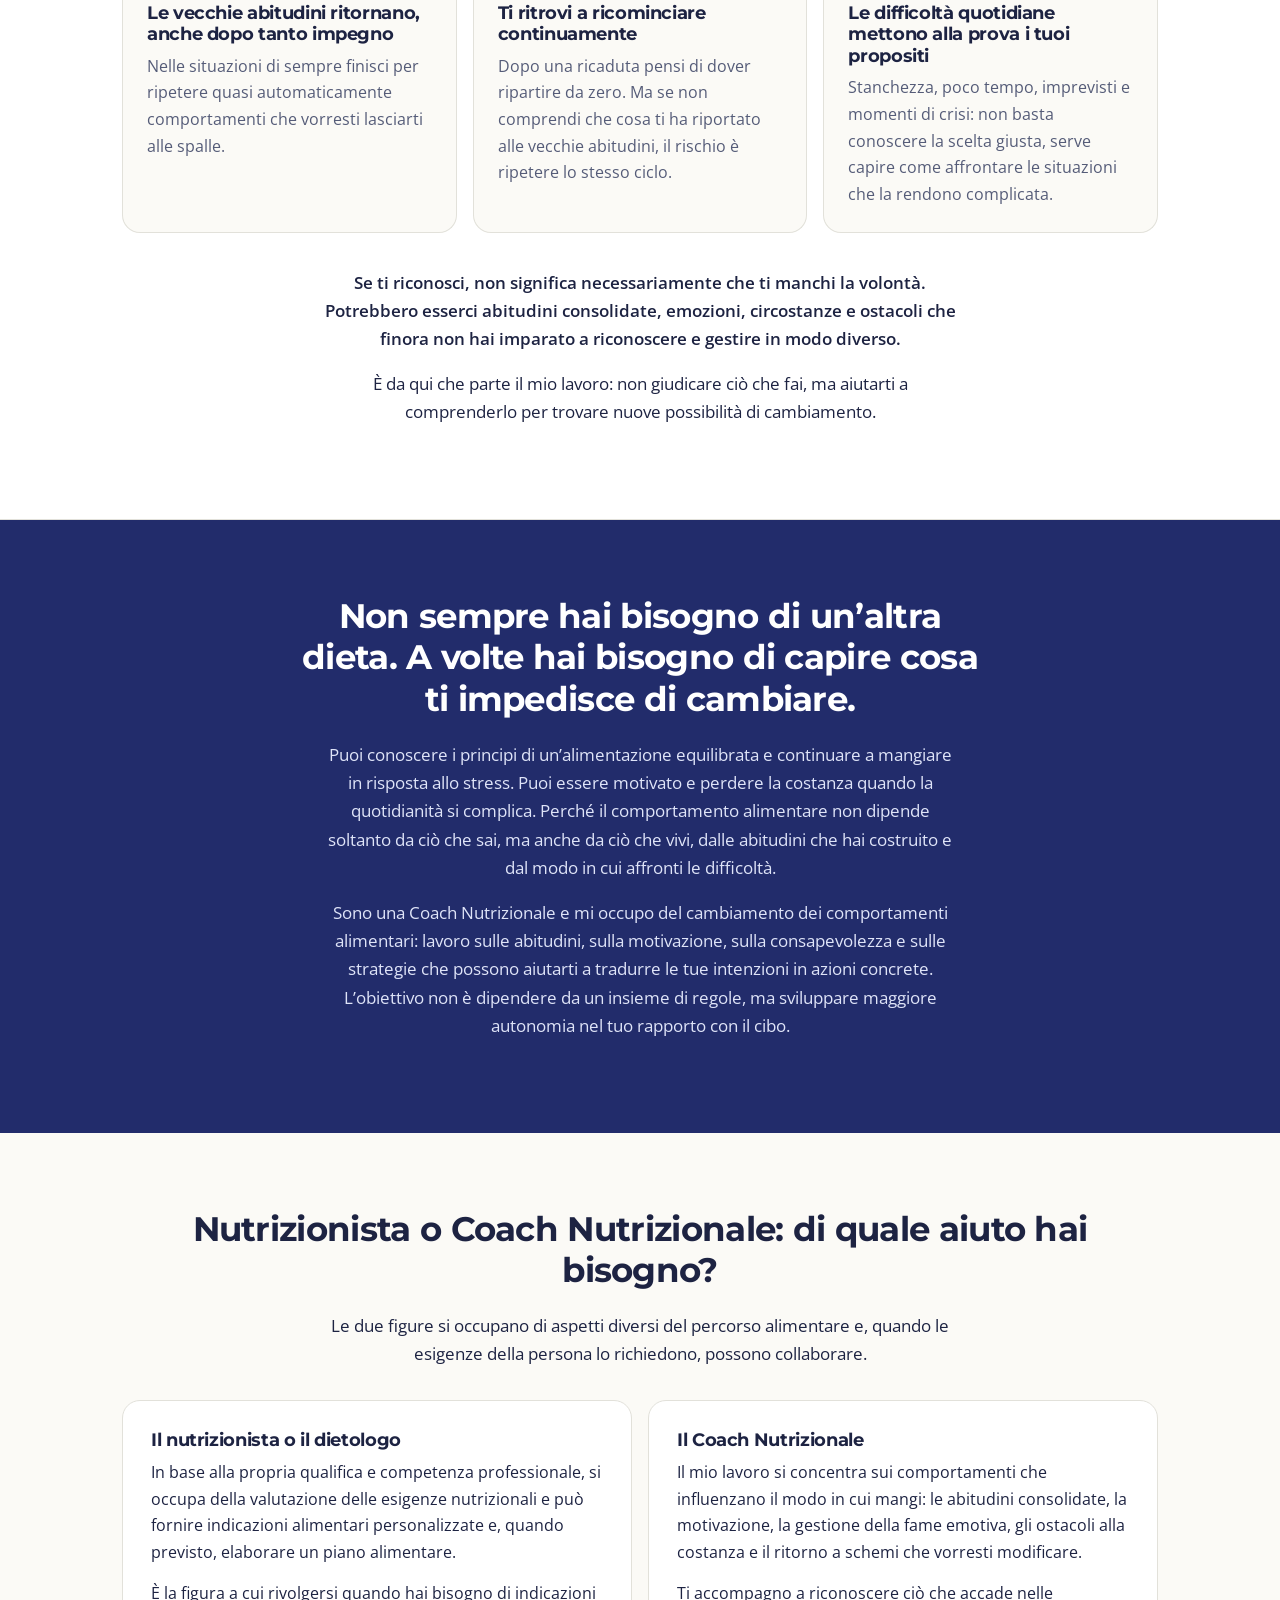
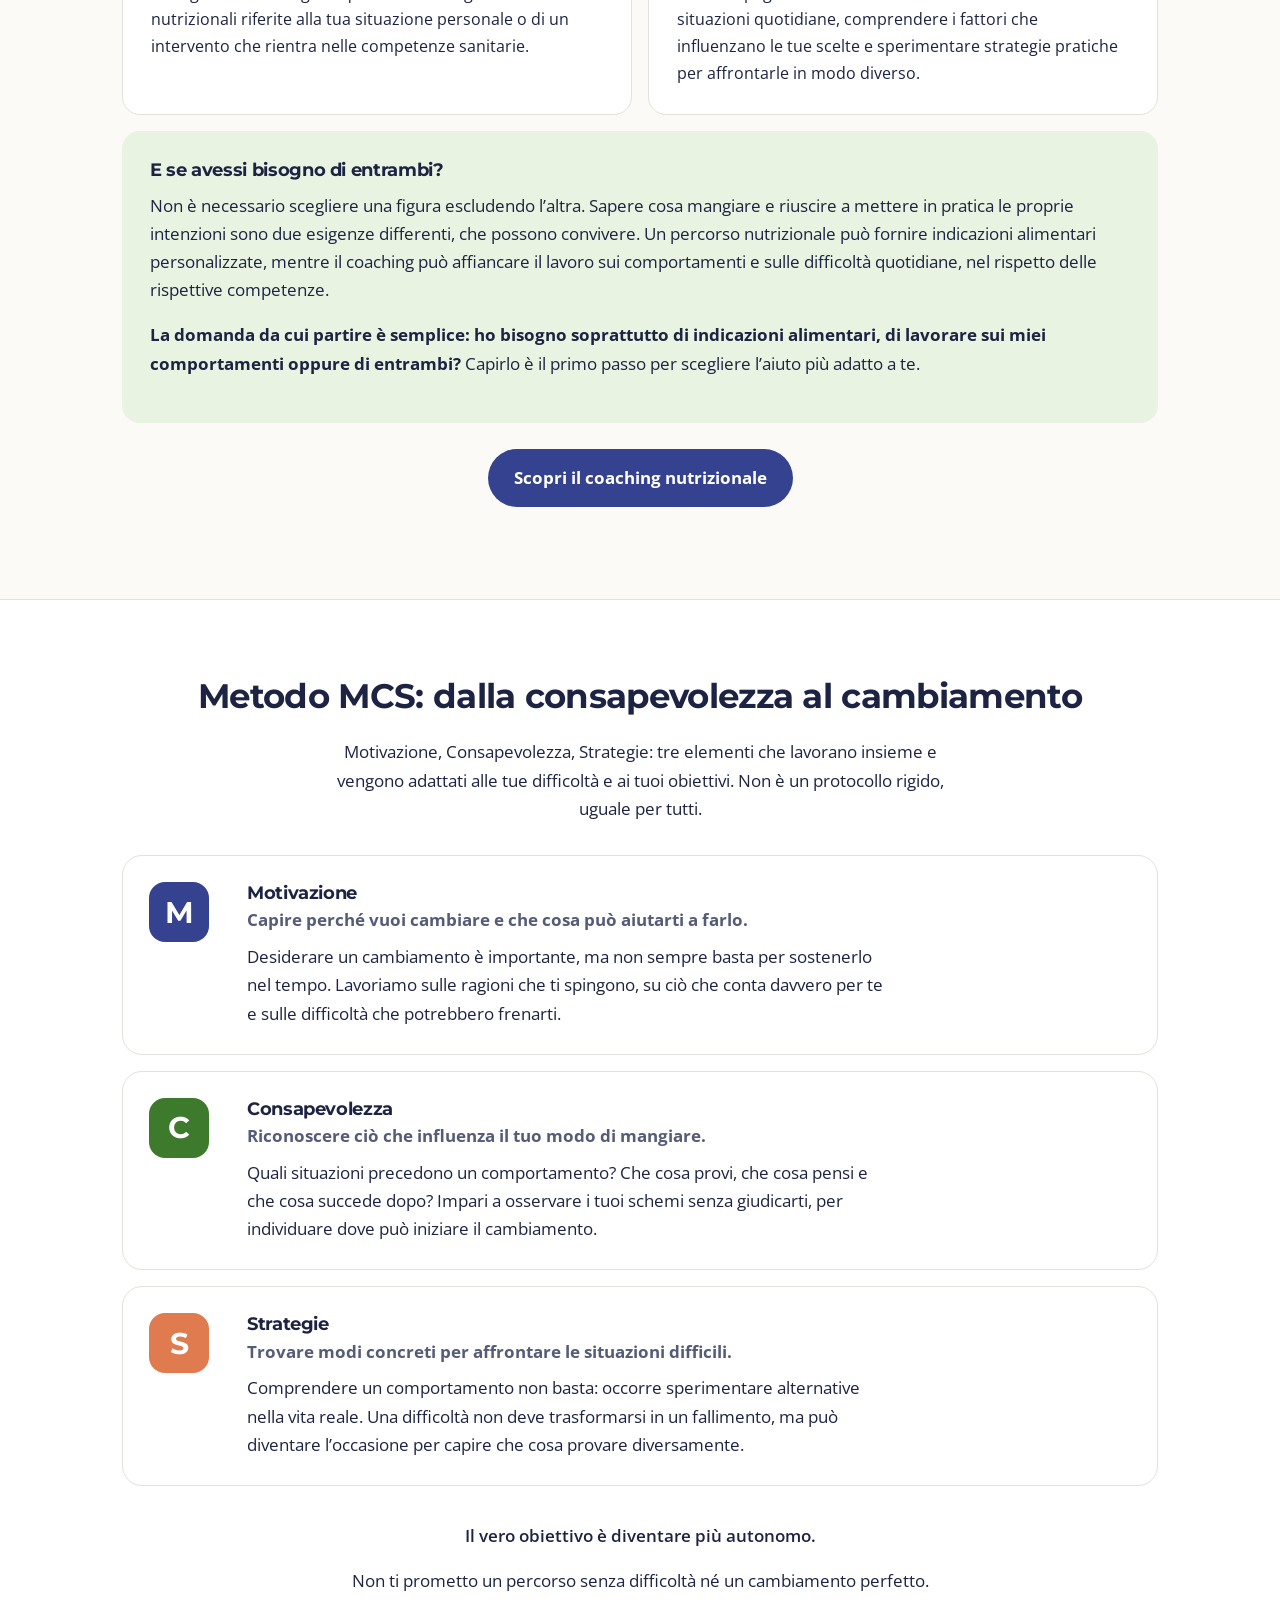
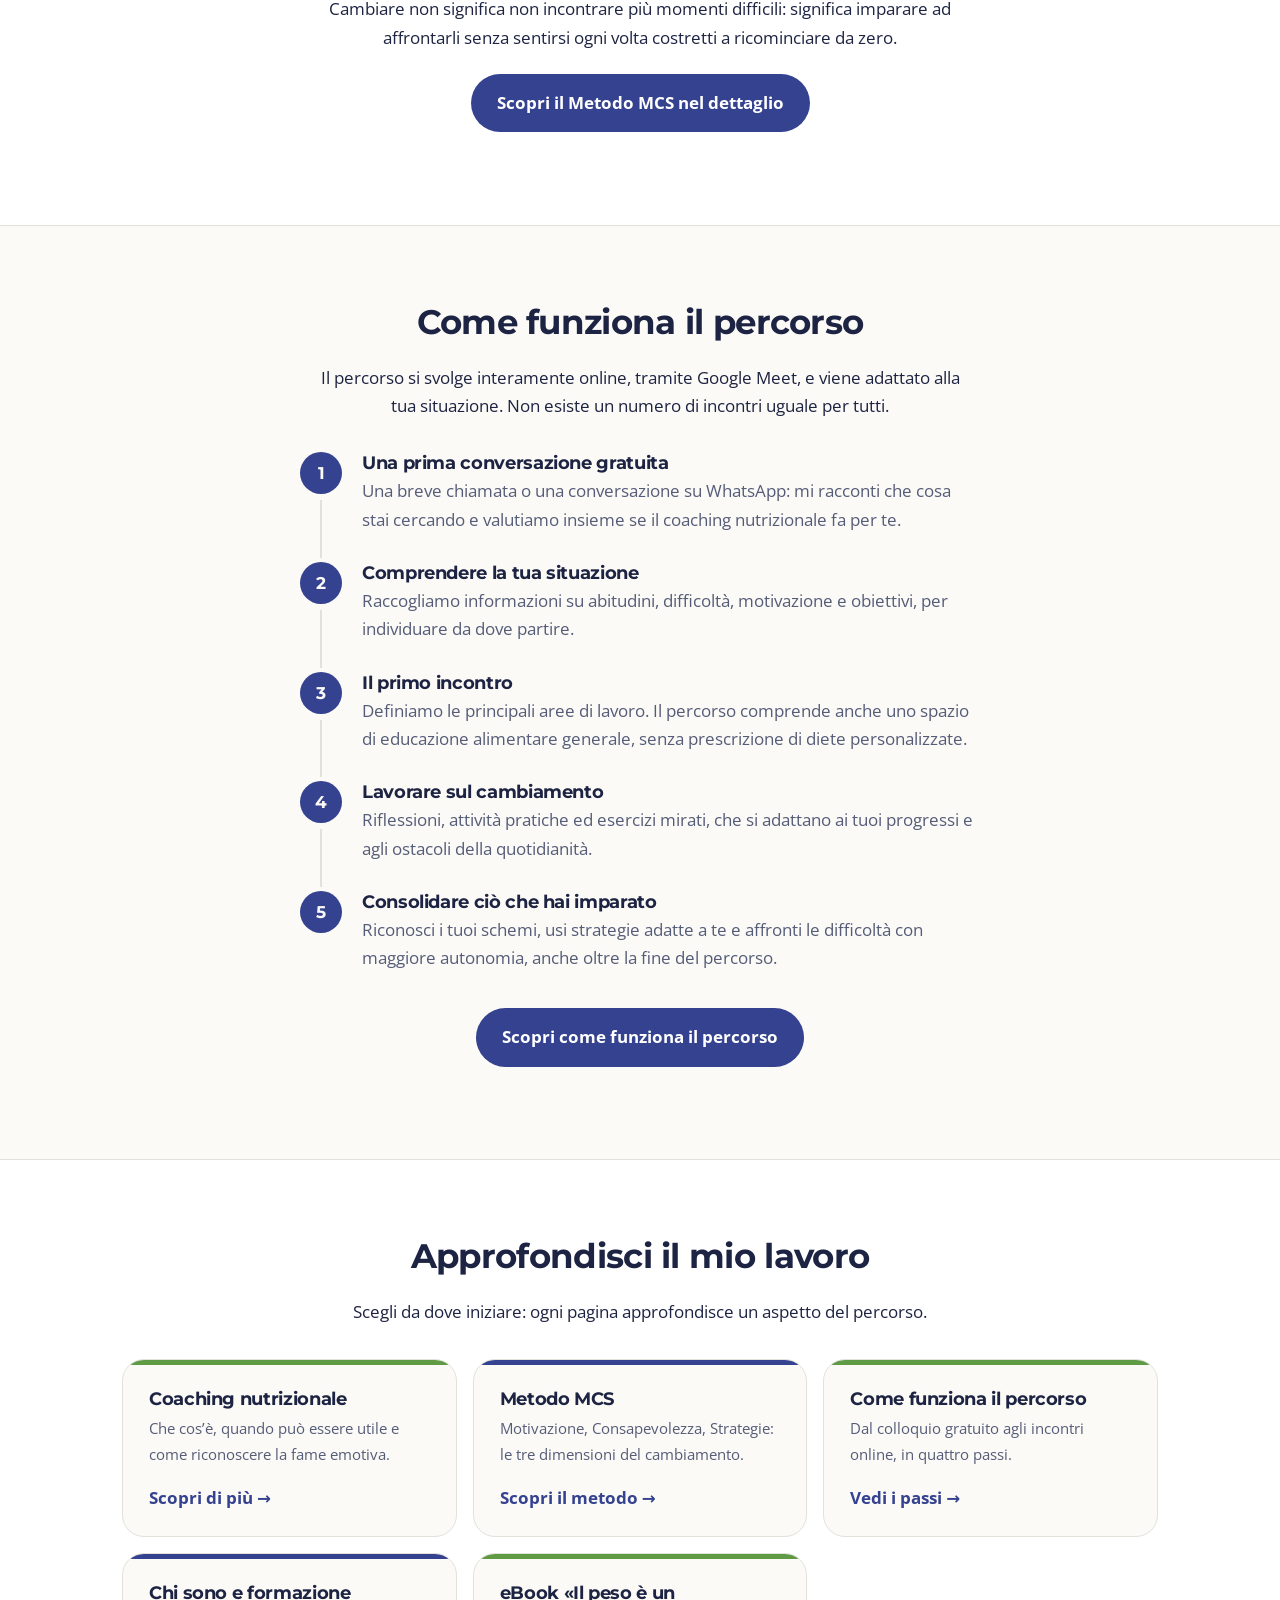
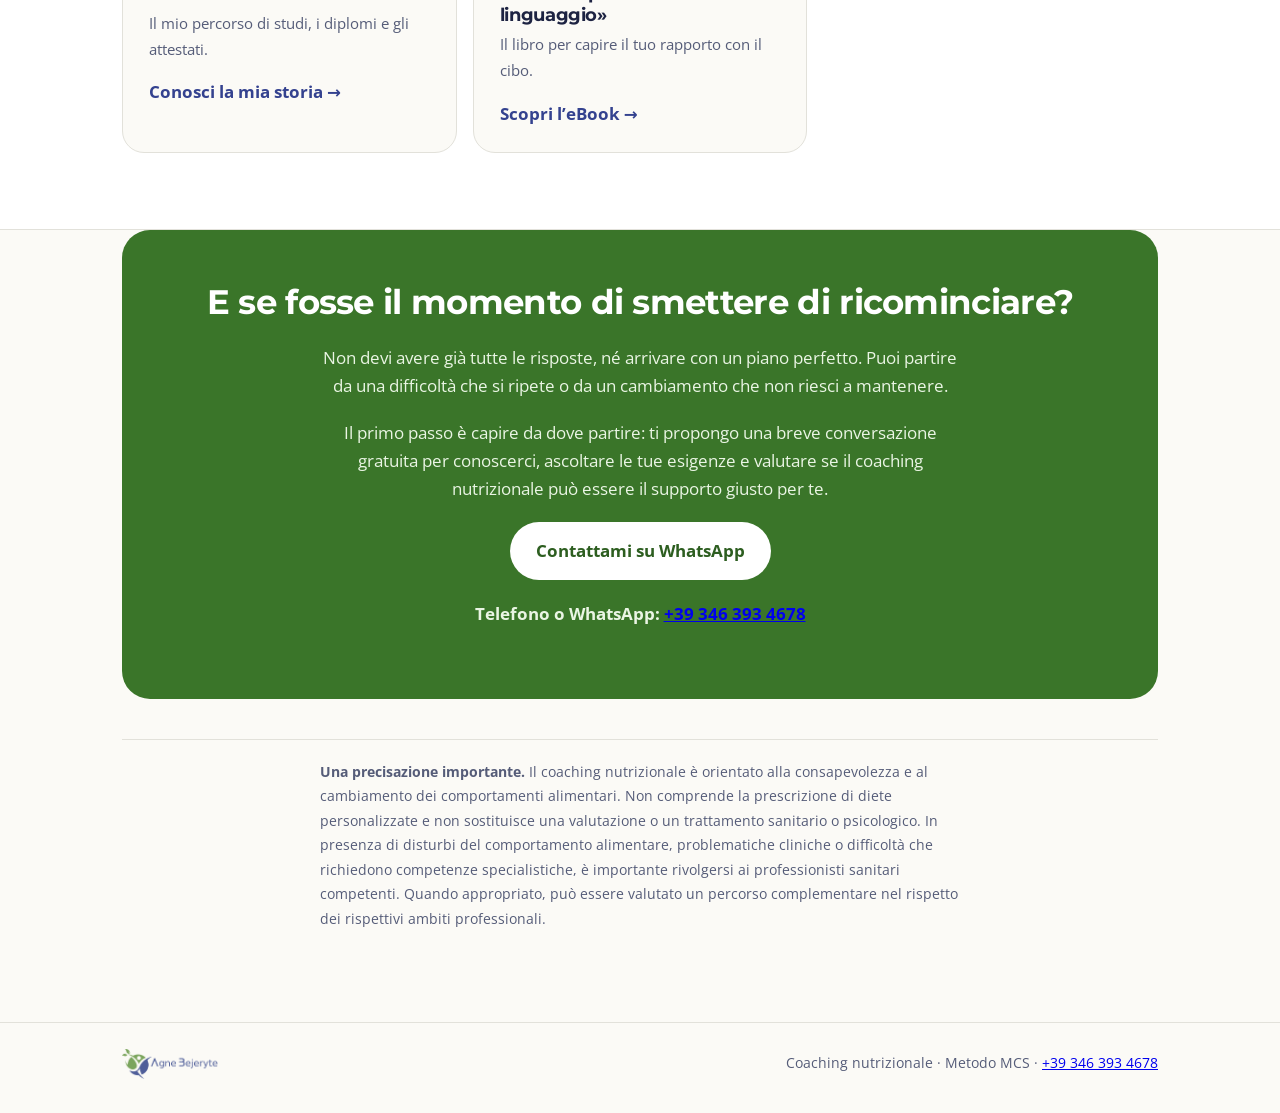
==== commit 34f212e8: "nuova home con pulsanti aggiornati" ====
--- a/index.html
+++ b/index.html
@@ -213,7 +213,7 @@
 <p>Non è necessario scegliere una figura escludendo l’altra. Sapere cosa mangiare e riuscire a mettere in pratica le proprie intenzioni sono due esigenze differenti, che possono convivere. Un percorso nutrizionale può fornire indicazioni alimentari personalizzate, mentre il coaching può affiancare il lavoro sui comportamenti e sulle difficoltà quotidiane, nel rispetto delle rispettive competenze.</p>
 <p><strong>La domanda da cui partire è semplice: ho bisogno soprattutto di indicazioni alimentari, di lavorare sui miei comportamenti oppure di entrambi?</strong> Capirlo è il primo passo per scegliere l’aiuto più adatto a te.</p>
 </div>
-<p style="margin-top:26px"><a class="btn" href="https://stefanosupernet-sudo.github.io/agne-counselor/">Scopri il coaching nutrizionale</a></p>
+<p style="margin-top:26px"><a class="btn" href="coaching.html">Scopri il coaching nutrizionale</a></p>
 </div></section>
 
 <section class="band" id="metodo"><div class="wrap">
@@ -226,7 +226,7 @@
 </div>
 <p class="lead2">Il vero obiettivo è diventare più autonomo.</p>
 <p>Non ti prometto un percorso senza difficoltà né un cambiamento perfetto. Cambiare non significa non incontrare più momenti difficili: significa imparare ad affrontarli senza sentirsi ogni volta costretti a ricominciare da zero.</p>
-<p style="margin-top:22px"><a class="btn" href="https://stefanosupernet-sudo.github.io/agne-counselor/">Scopri il Metodo MCS nel dettaglio</a></p>
+<p style="margin-top:22px"><a class="btn" href="metodo-mcs.html">Scopri il Metodo MCS nel dettaglio</a></p>
 </div></section>
 
 <section id="percorso"><div class="wrap">
@@ -239,7 +239,7 @@
 <li><h3>Lavorare sul cambiamento</h3><p>Riflessioni, attività pratiche ed esercizi mirati, che si adattano ai tuoi progressi e agli ostacoli della quotidianità.</p></li>
 <li><h3>Consolidare ciò che hai imparato</h3><p>Riconosci i tuoi schemi, usi strategie adatte a te e affronti le difficoltà con maggiore autonomia, anche oltre la fine del percorso.</p></li>
 </ol>
-<p style="margin-top:8px"><a class="btn" href="https://stefanosupernet-sudo.github.io/agne-counselor/">Scopri come funziona il percorso</a></p>
+<p style="margin-top:8px"><a class="btn" href="percorso.html">Scopri come funziona il percorso</a></p>
 </div></section>
 
 <section class="band" id="esplora"><div class="wrap">
@@ -259,7 +259,7 @@
 <p>Non devi avere già tutte le risposte, né arrivare con un piano perfetto. Puoi partire da una difficoltà che si ripete o da un cambiamento che non riesci a mantenere.</p>
 <p>Il primo passo è capire da dove partire: ti propongo una breve conversazione gratuita per conoscerci, ascoltare le tue esigenze e valutare se il coaching nutrizionale può essere il supporto giusto per te.</p>
 <a class="btn" href="https://wa.me/393463934678?text=Ciao%2C%20vorrei%20una%20prima%20conversazione%20gratuita">Contattami su WhatsApp</a>
-<p style="margin-top:20px"><strong>Telefono o WhatsApp: +39 346 393 4678</strong></p>
+<p style="margin-top:20px"><strong>Telefono o WhatsApp: <a href="https://wa.me/393463934678" target="_blank" rel="noopener">+39 346 393 4678</a></strong></p>
 </div>
 <div class="note"><p><strong>Una precisazione importante.</strong> Il coaching nutrizionale è orientato alla consapevolezza e al cambiamento dei comportamenti alimentari. Non comprende la prescrizione di diete personalizzate e non sostituisce una valutazione o un trattamento sanitario o psicologico. In presenza di disturbi del comportamento alimentare, problematiche cliniche o difficoltà che richiedono competenze specialistiche, è importante rivolgersi ai professionisti sanitari competenti. Quando appropriato, può essere valutato un percorso complementare nel rispetto dei rispettivi ambiti professionali.</p></div>
 </div></section>
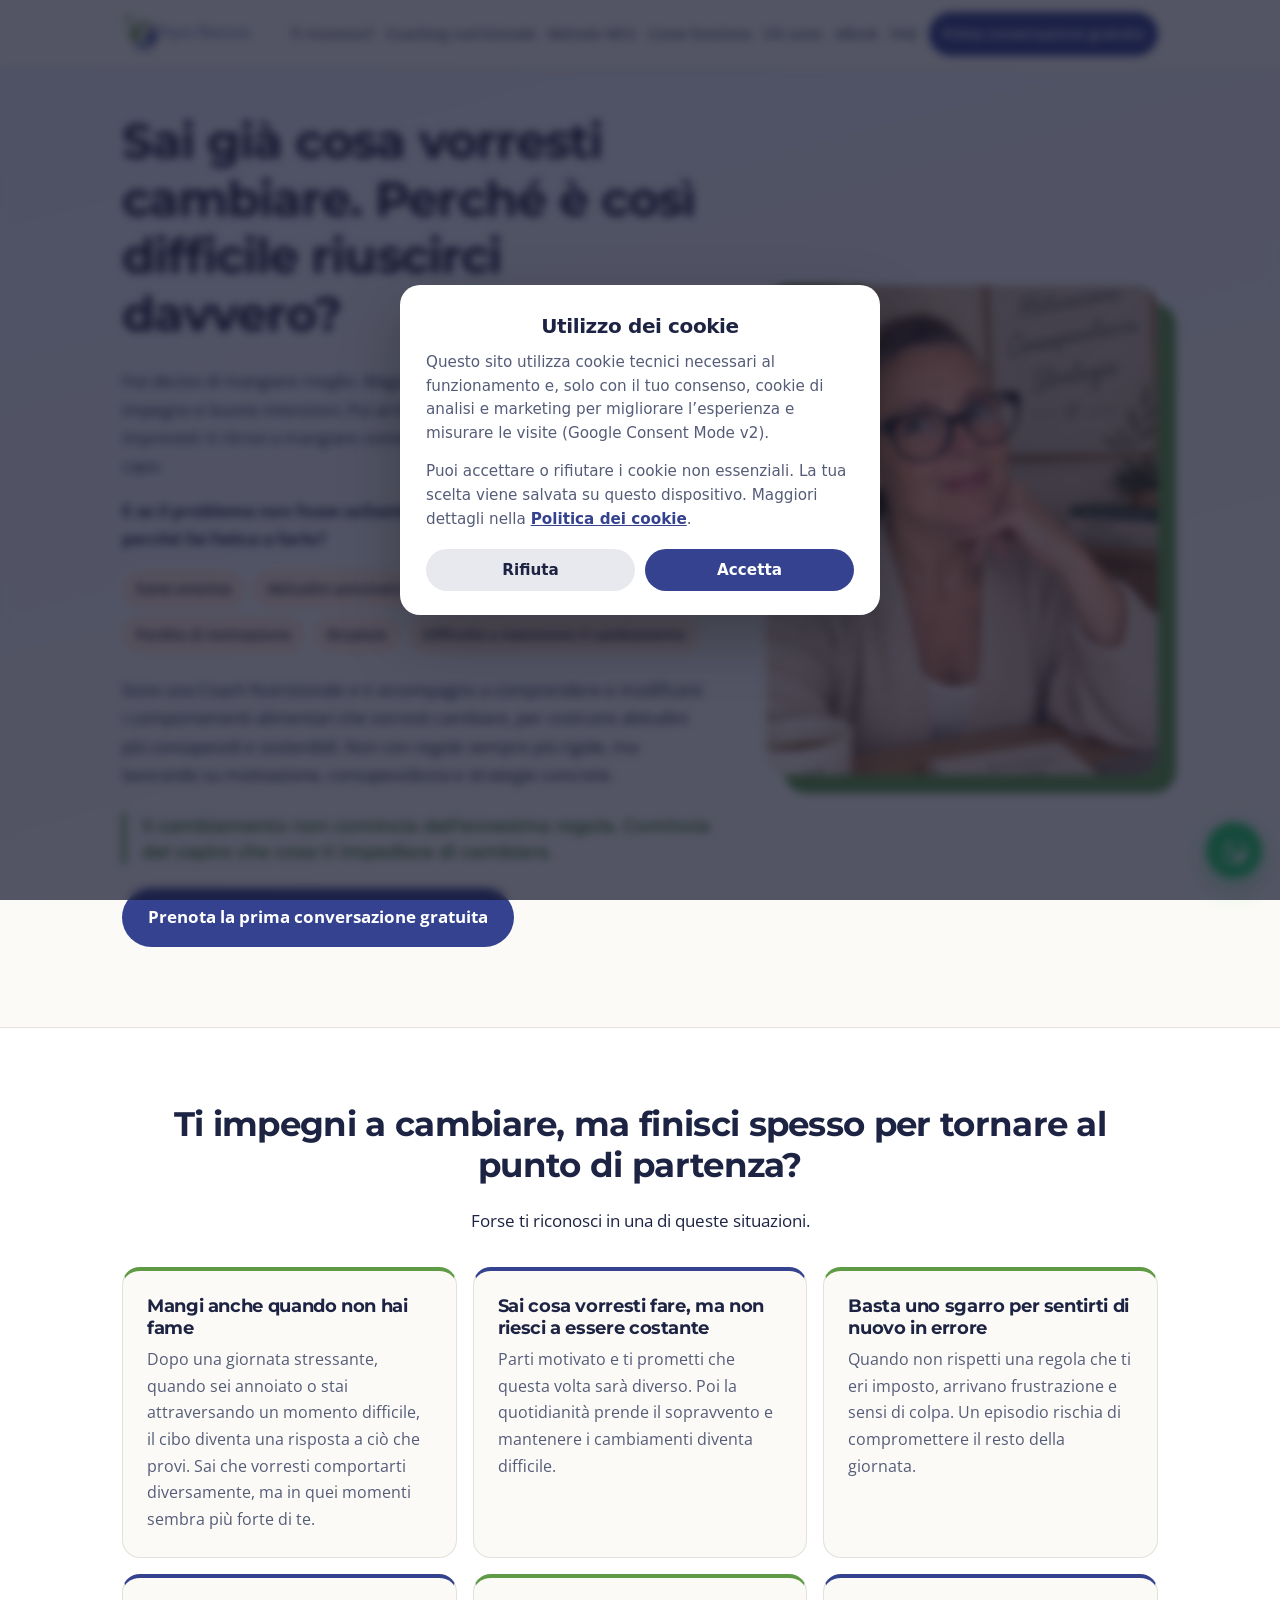
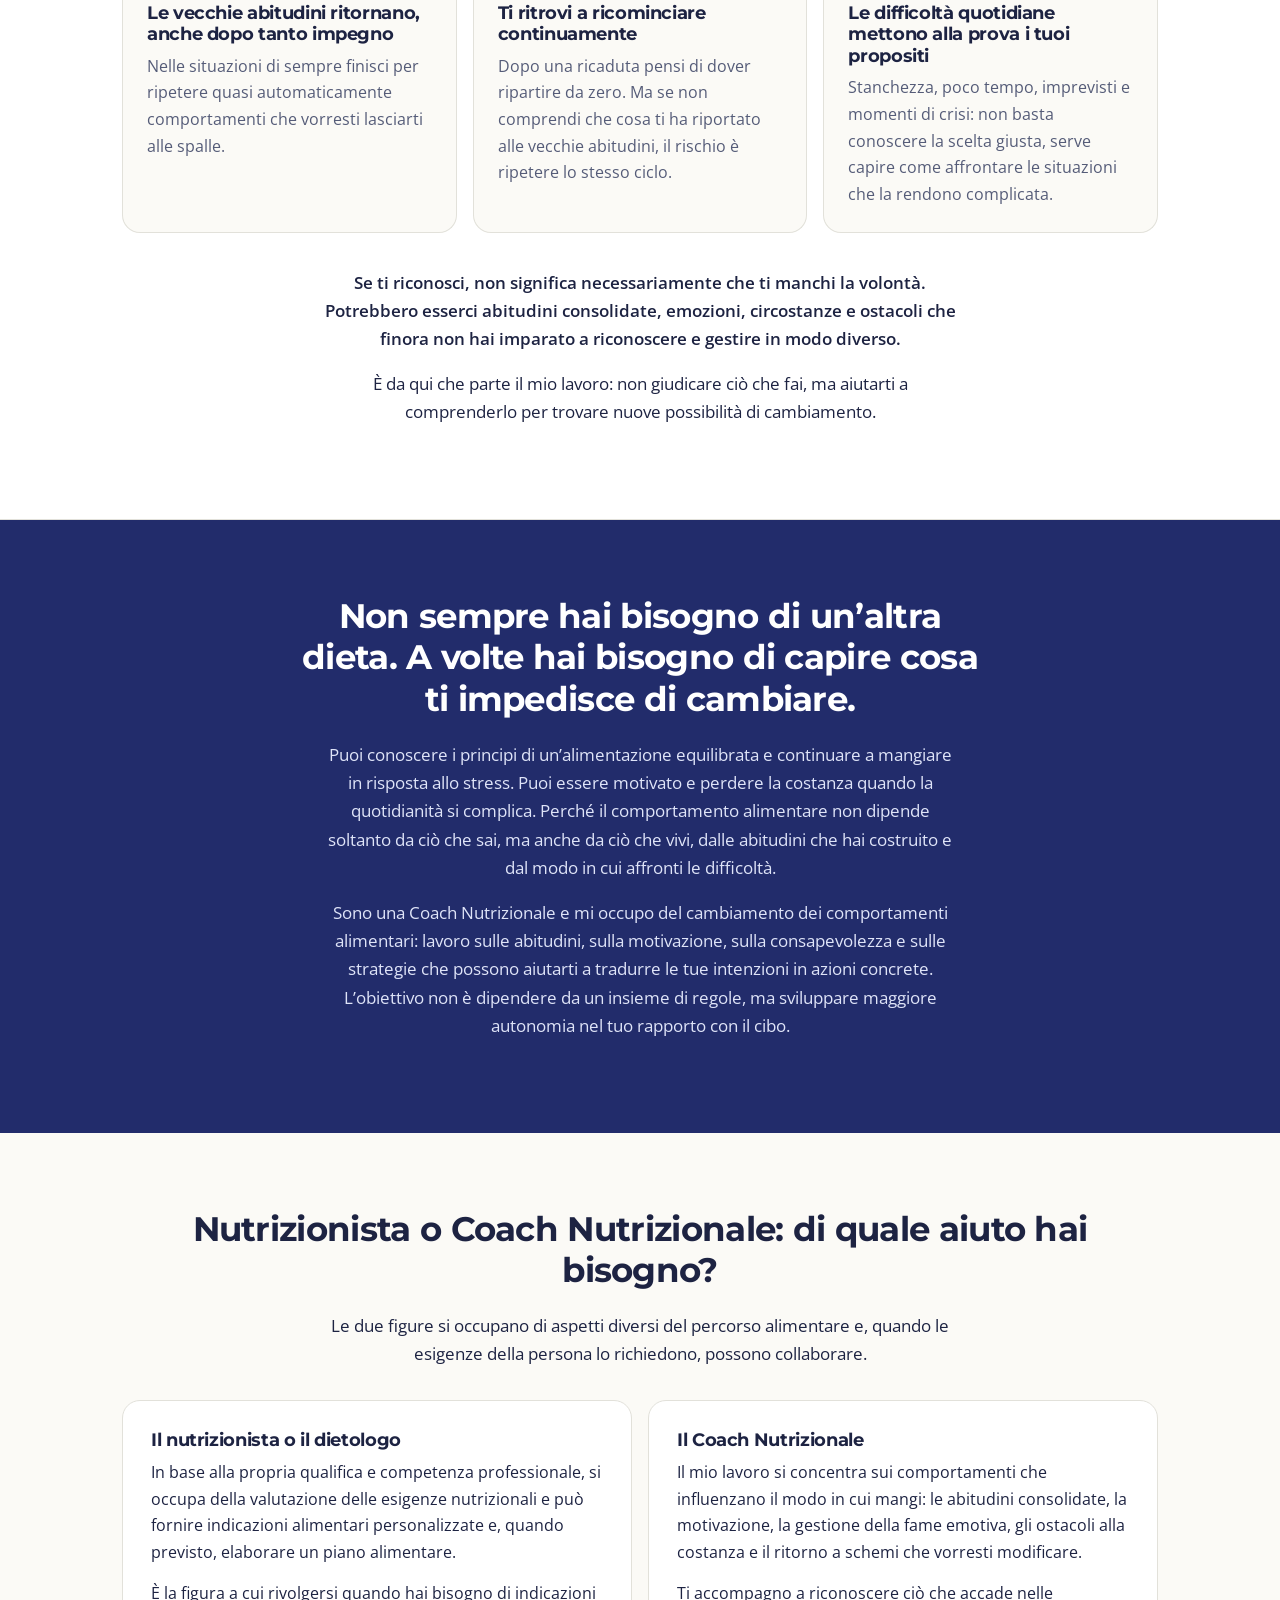
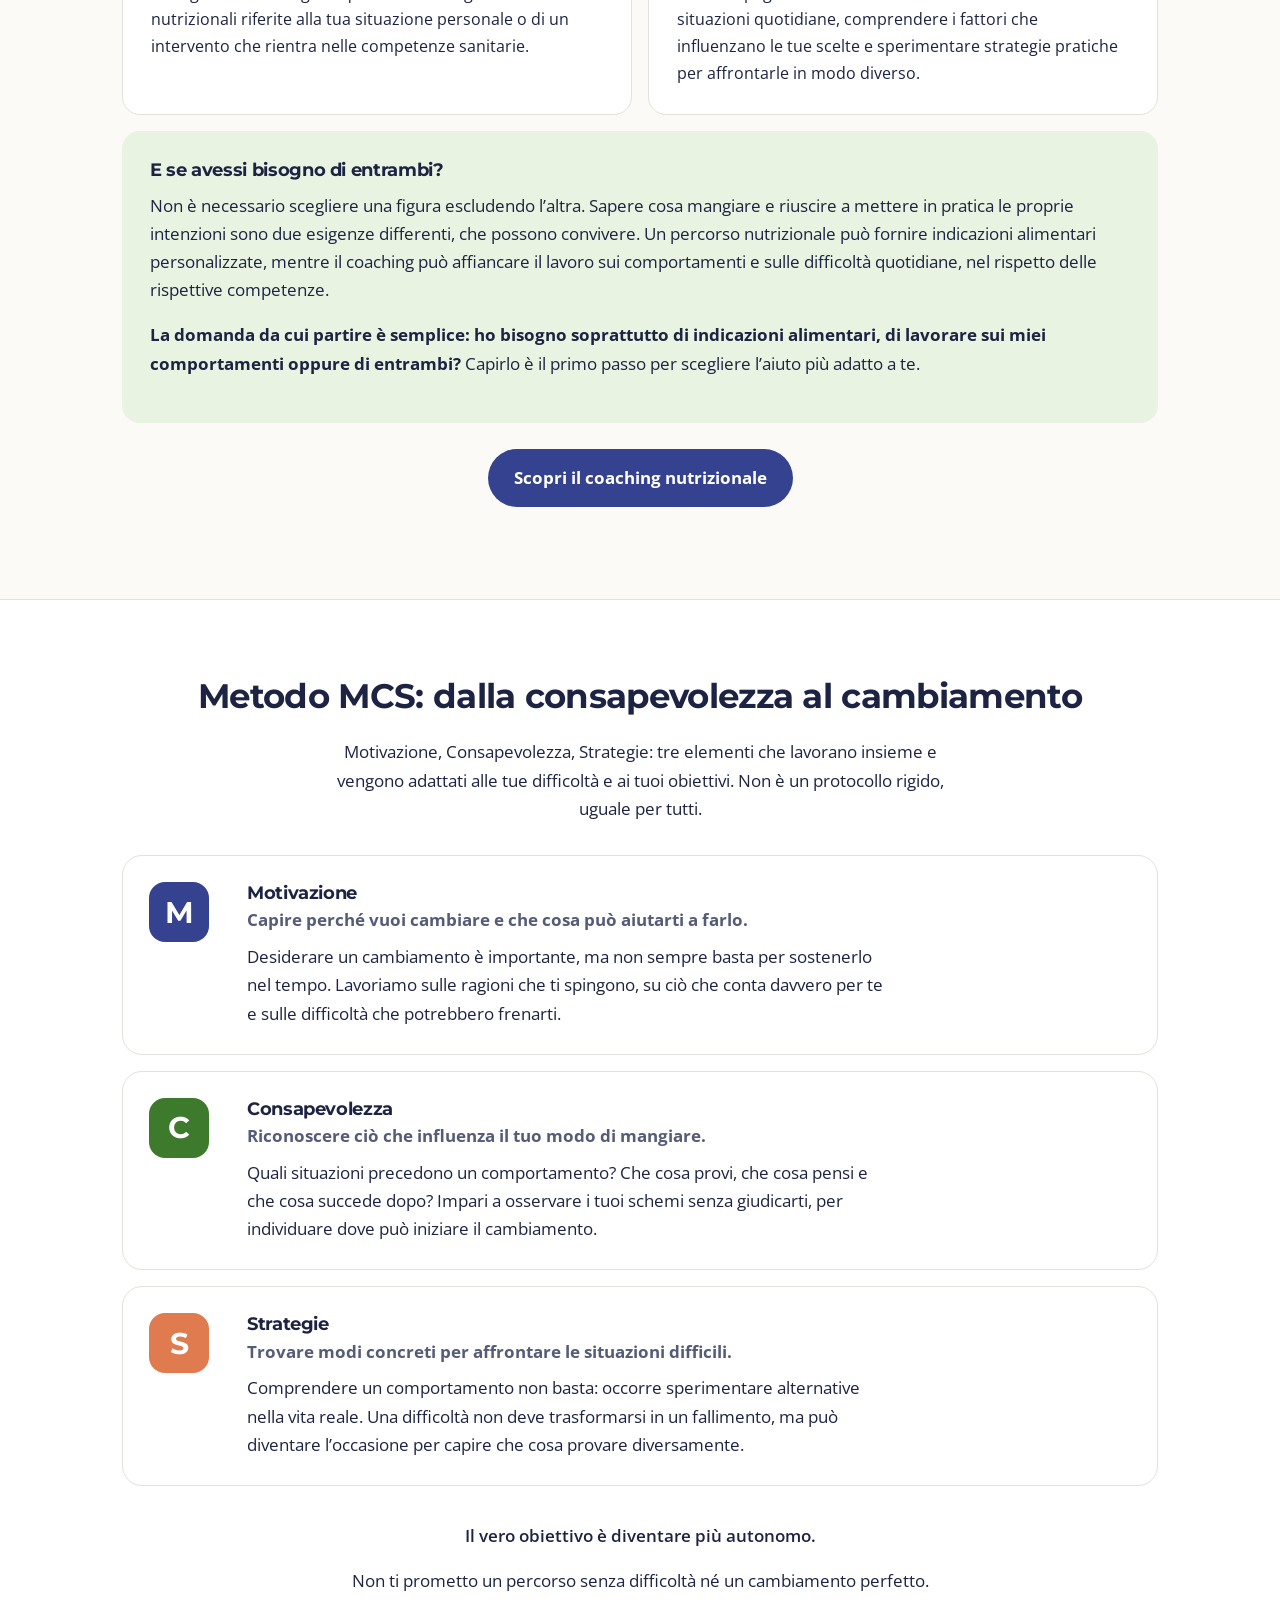
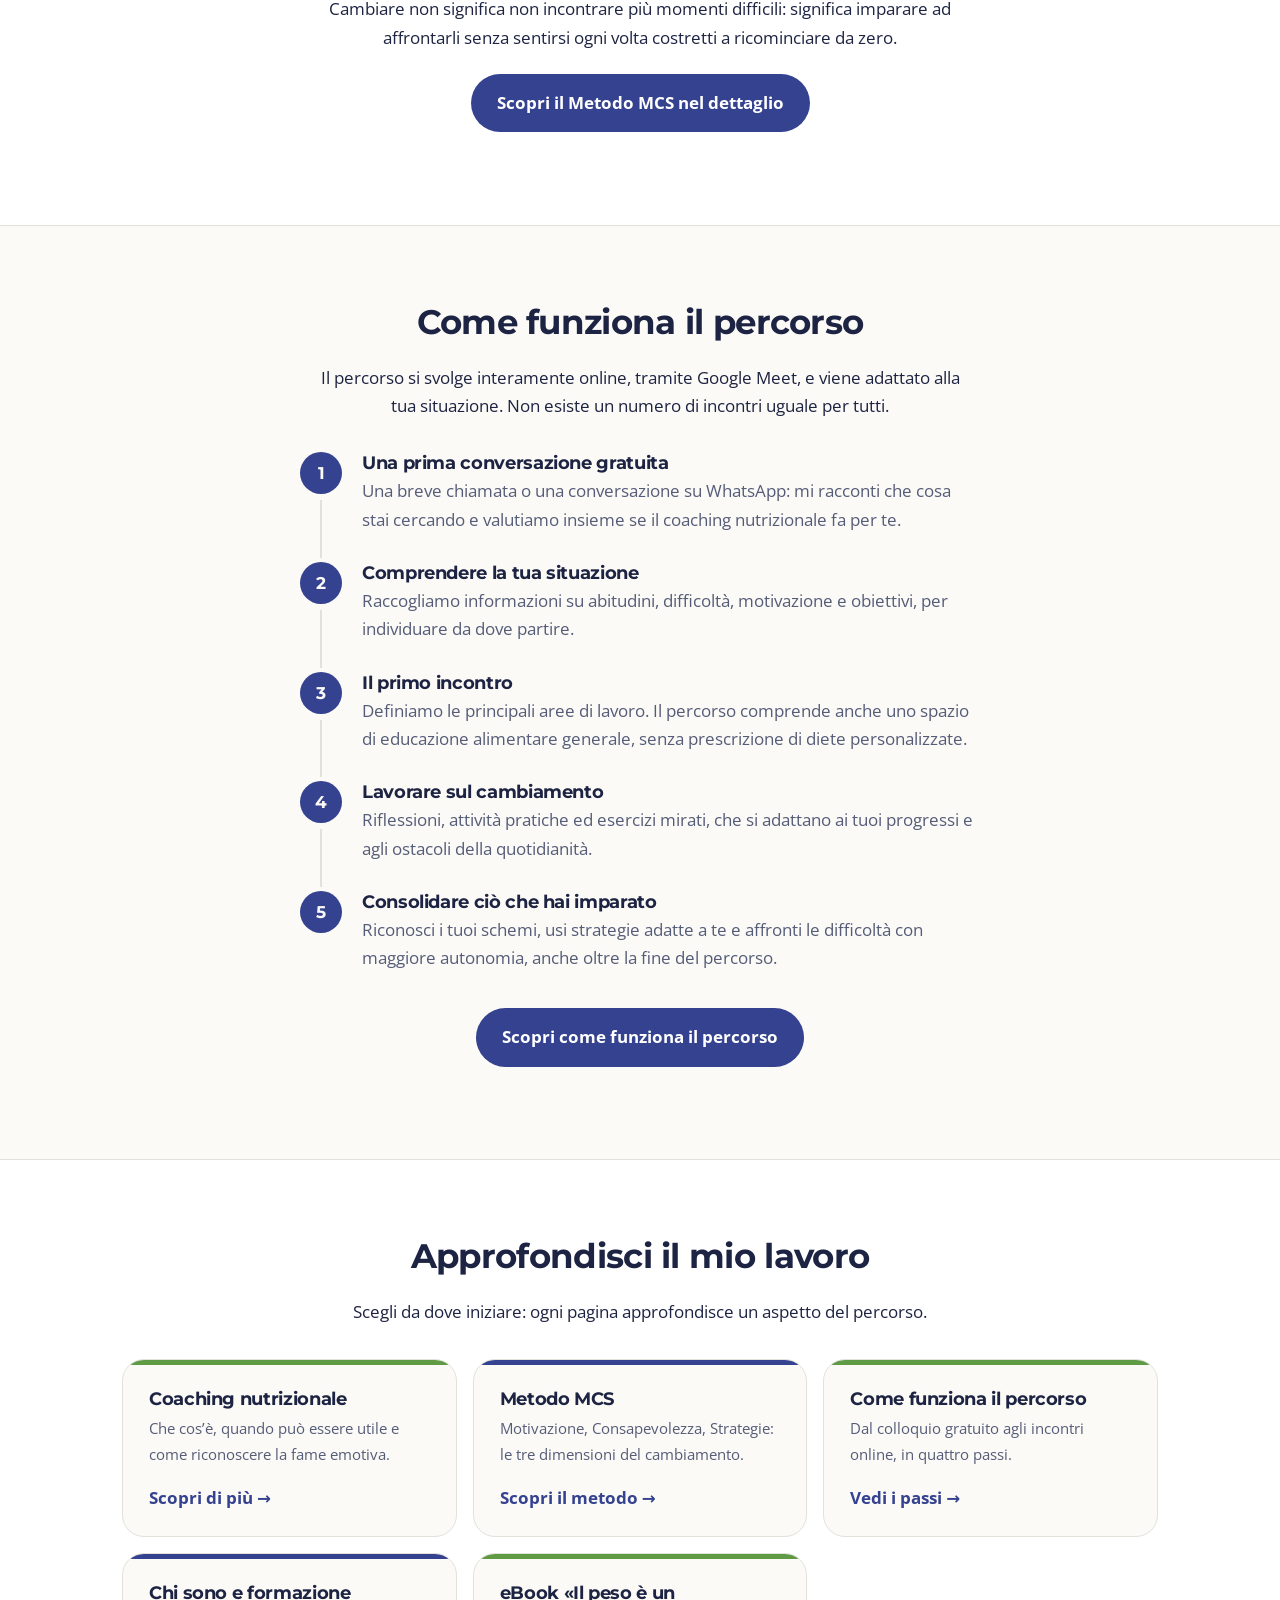
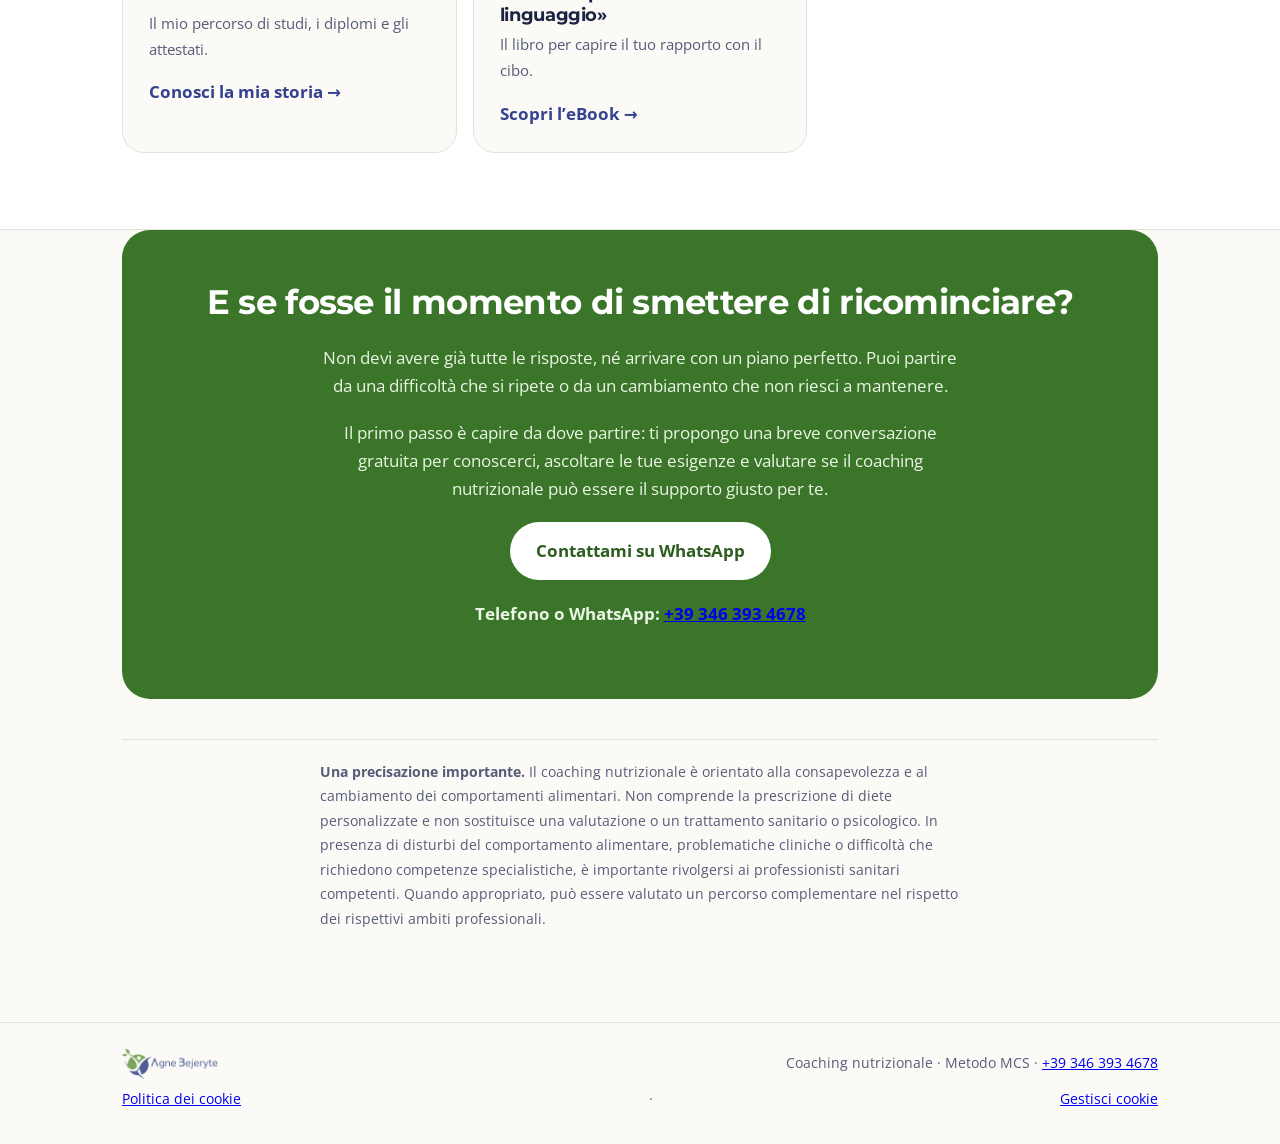
==== commit 08c6d417: "consent mode e cookie banner" ====
--- a/index.html
+++ b/index.html
@@ -146,6 +146,7 @@
 .wa-float:hover{transform:scale(1.08)}
 
 </style>
+<script src="js/cookie-consent.js"></script>
 </head>
 <body>
 <div class="bar" aria-hidden="true"></div>
@@ -270,6 +271,7 @@
 <a href="https://stefanosupernet-sudo.github.io/agne-counselor/"><img class="logo" src="img/logo%20web%20nuovo.png" alt="Agne Bejeryte" width="96" height="30"></a>
 <span>Coaching nutrizionale · Metodo MCS · <a href="https://wa.me/393463934678" target="_blank" rel="noopener">+39 346 393 4678</a></span>
 </div>
+<div class="wrap" style="padding-top:8px;font-size:.85rem"><a href="cookie-policy.html">Politica dei cookie</a> · <a href="#" onclick="if(window.agneCookieConsent){agneCookieConsent.reopen();return false}">Gestisci cookie</a></div>
 </footer>
 <a class="wa-float" href="https://wa.me/393463934678?text=Ciao%2C%20vorrei%20una%20prima%20conversazione%20gratuita" target="_blank" rel="noopener" aria-label="Scrivi su WhatsApp">
 <svg viewBox="0 0 24 24" width="28" height="28" aria-hidden="true"><path fill="currentColor" d="M17.47 14.38c-.3-.15-1.77-.87-2.04-.97-.27-.1-.47-.15-.67.15-.2.3-.77.97-.95 1.17-.17.2-.35.22-.65.07-.3-.15-1.26-.46-2.4-1.48-.89-.79-1.49-1.77-1.66-2.07-.17-.3-.02-.46.13-.61.13-.13.3-.35.45-.52.15-.17.2-.3.3-.5.1-.2.05-.37-.02-.52-.07-.15-.67-1.62-.92-2.22-.24-.58-.49-.5-.67-.51h-.57c-.2 0-.52.07-.8.37-.27.3-1.04 1.02-1.04 2.48s1.07 2.87 1.22 3.07c.15.2 2.1 3.2 5.08 4.49.71.31 1.26.49 1.69.63.71.23 1.36.2 1.87.12.57-.08 1.77-.72 2.02-1.42.25-.7.25-1.3.17-1.42-.07-.12-.27-.2-.57-.35zM12.05 21.8h-.01a9.8 9.8 0 01-5-.1l.1.06-3.3.87 1.05-3.2a9.8 9.8 0 01-1.5-5.2 9.85 9.85 0 019.85-9.85 9.8 9.8 0 016.96 2.88 9.82 9.82 0 012.88 6.97 9.85 9.85 0 01-9.84 9.85zm0-17.96A8.1 8.1 0 003.96 12a8.1 8.1 0 001.35 4.47l.08.13-1.45 4.46 4.57-1.2.12.07A8.1 8.1 0 0012.05 20.1 8.1 8.1 0 0020.15 12a8.1 8.1 0 00-8.1-8.16z"/></svg>
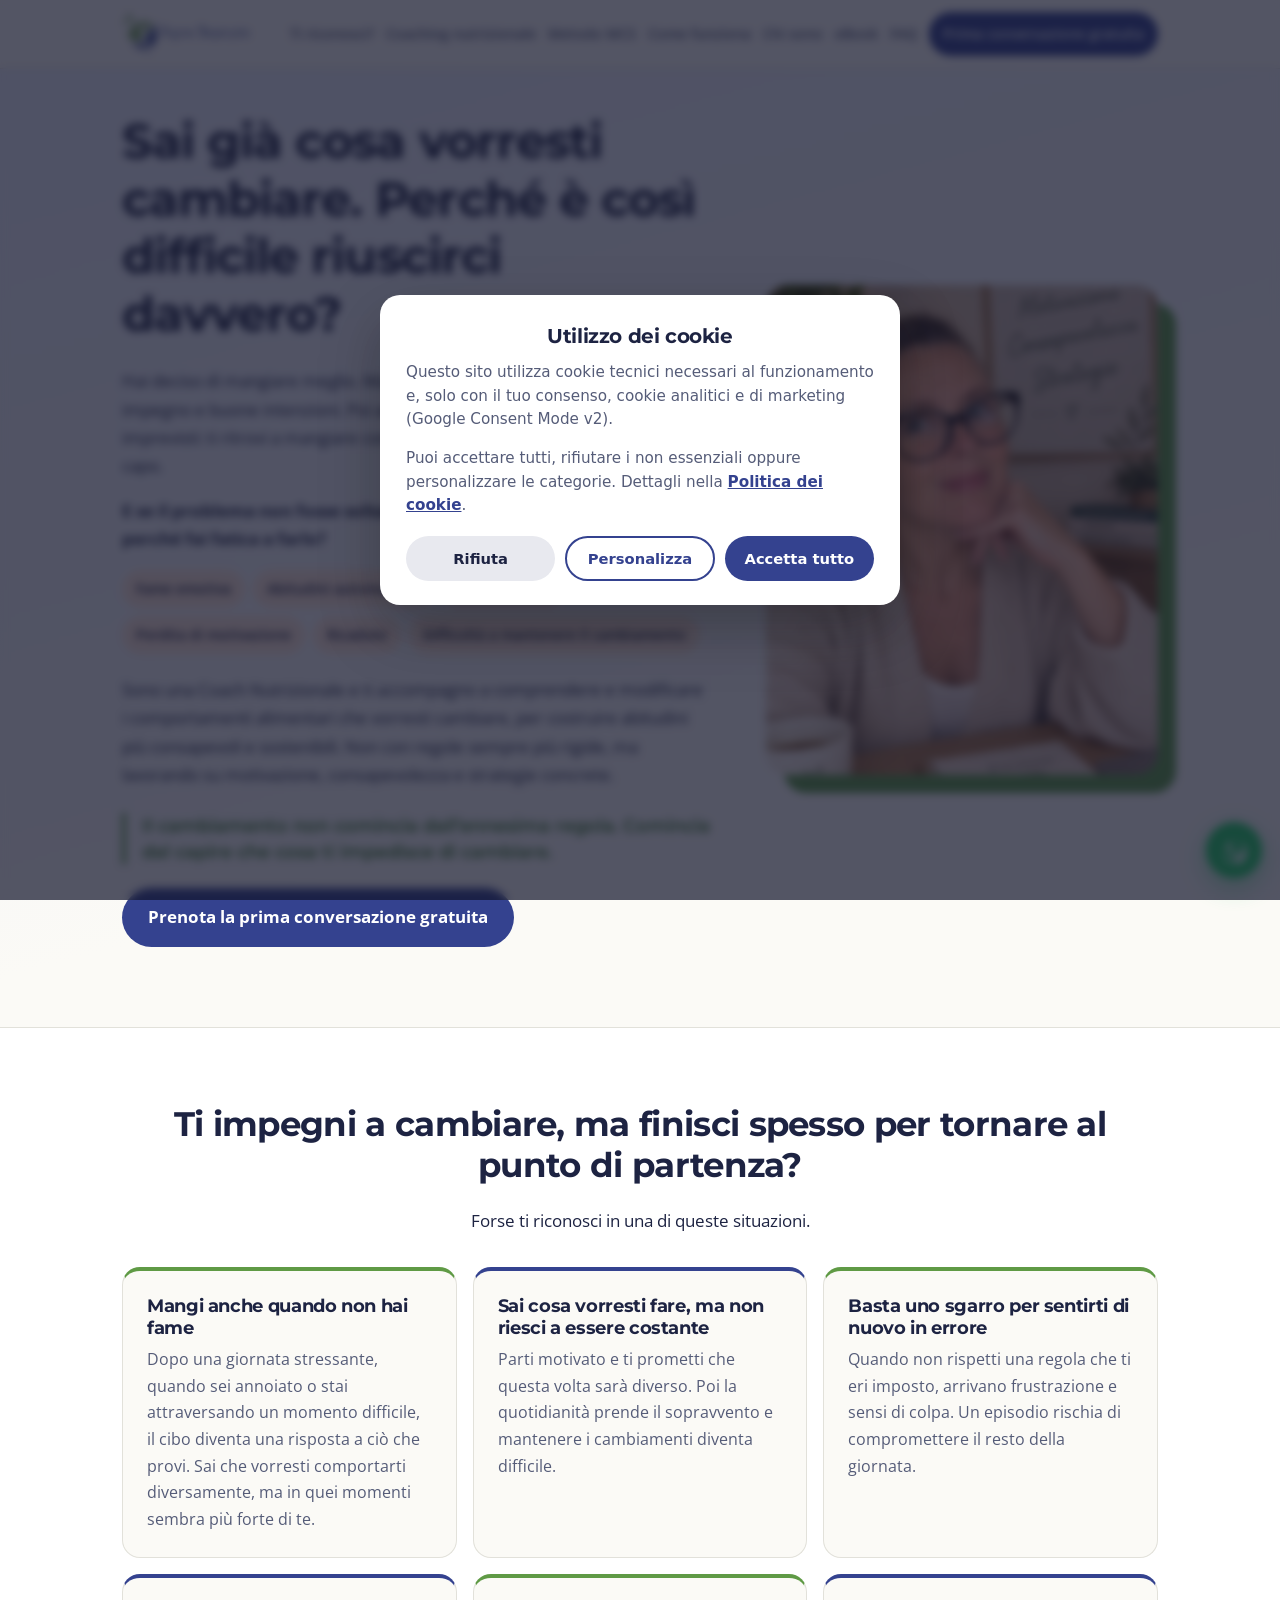
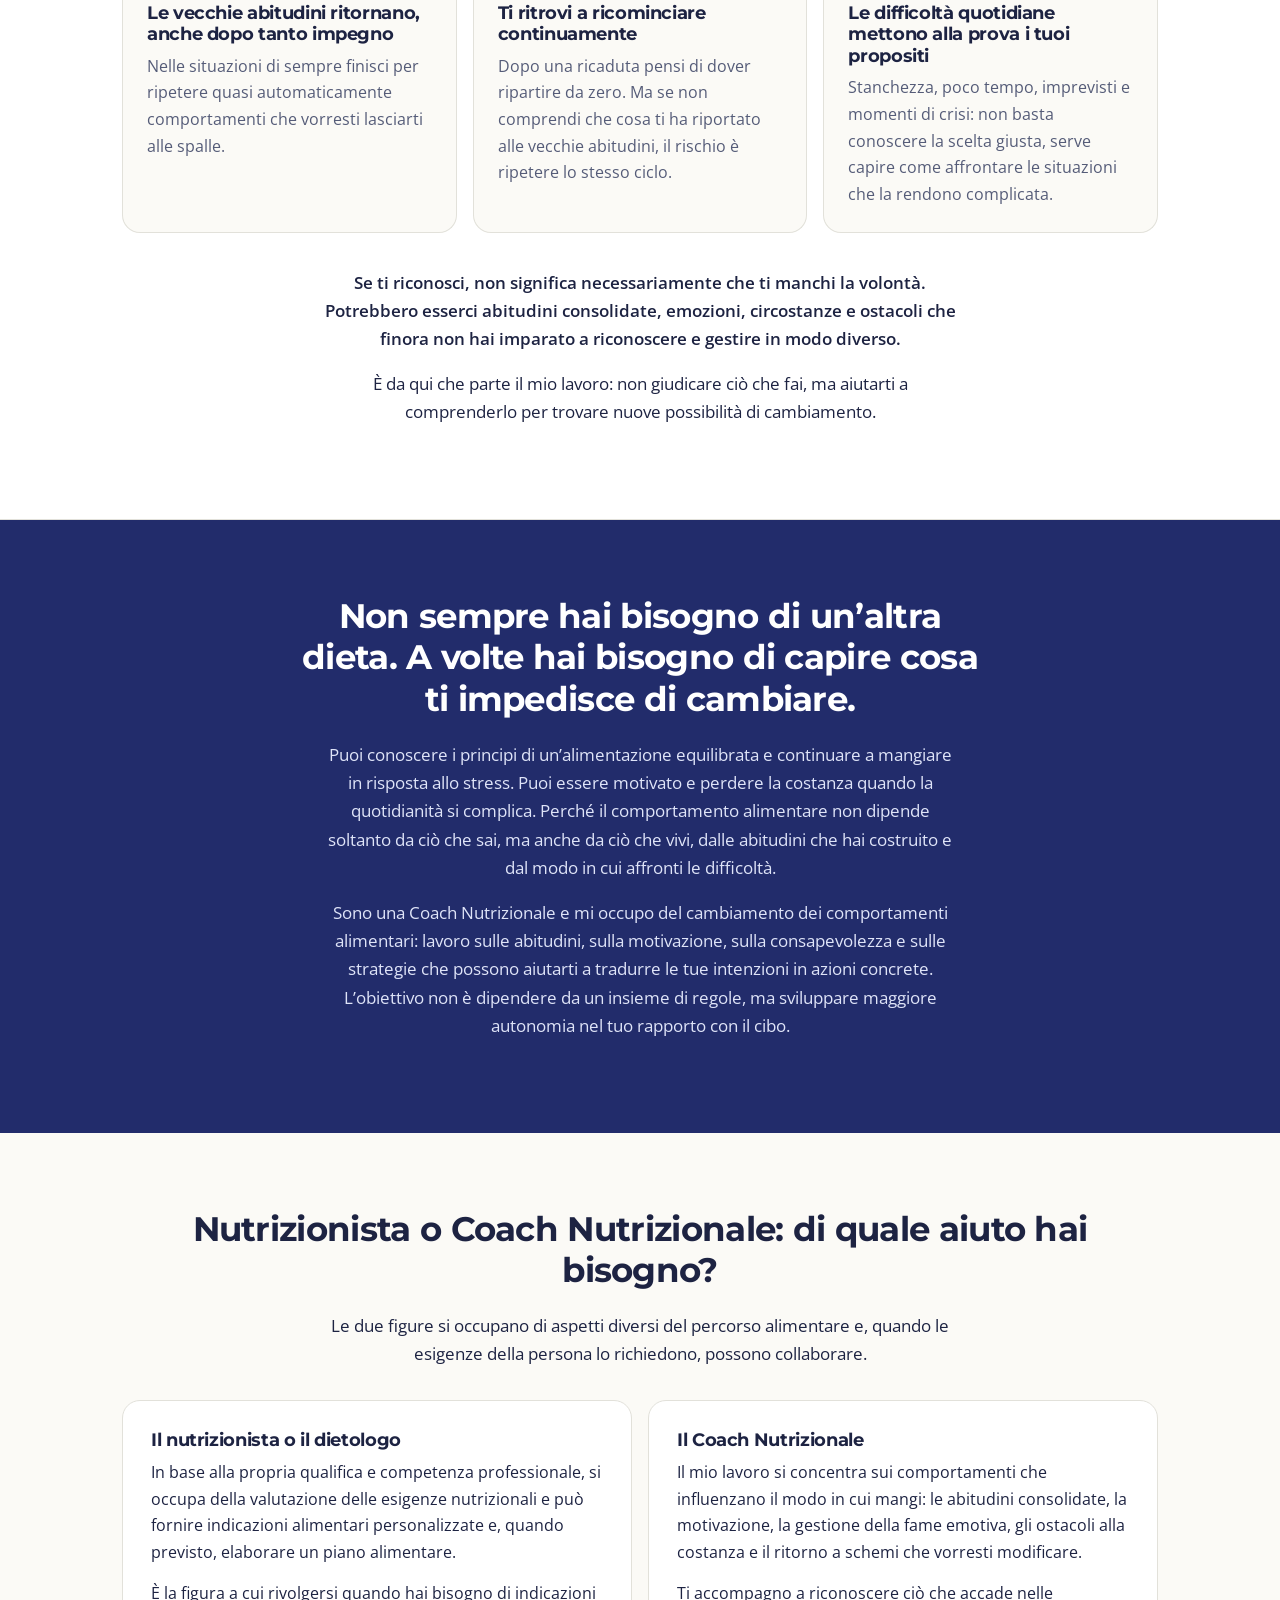
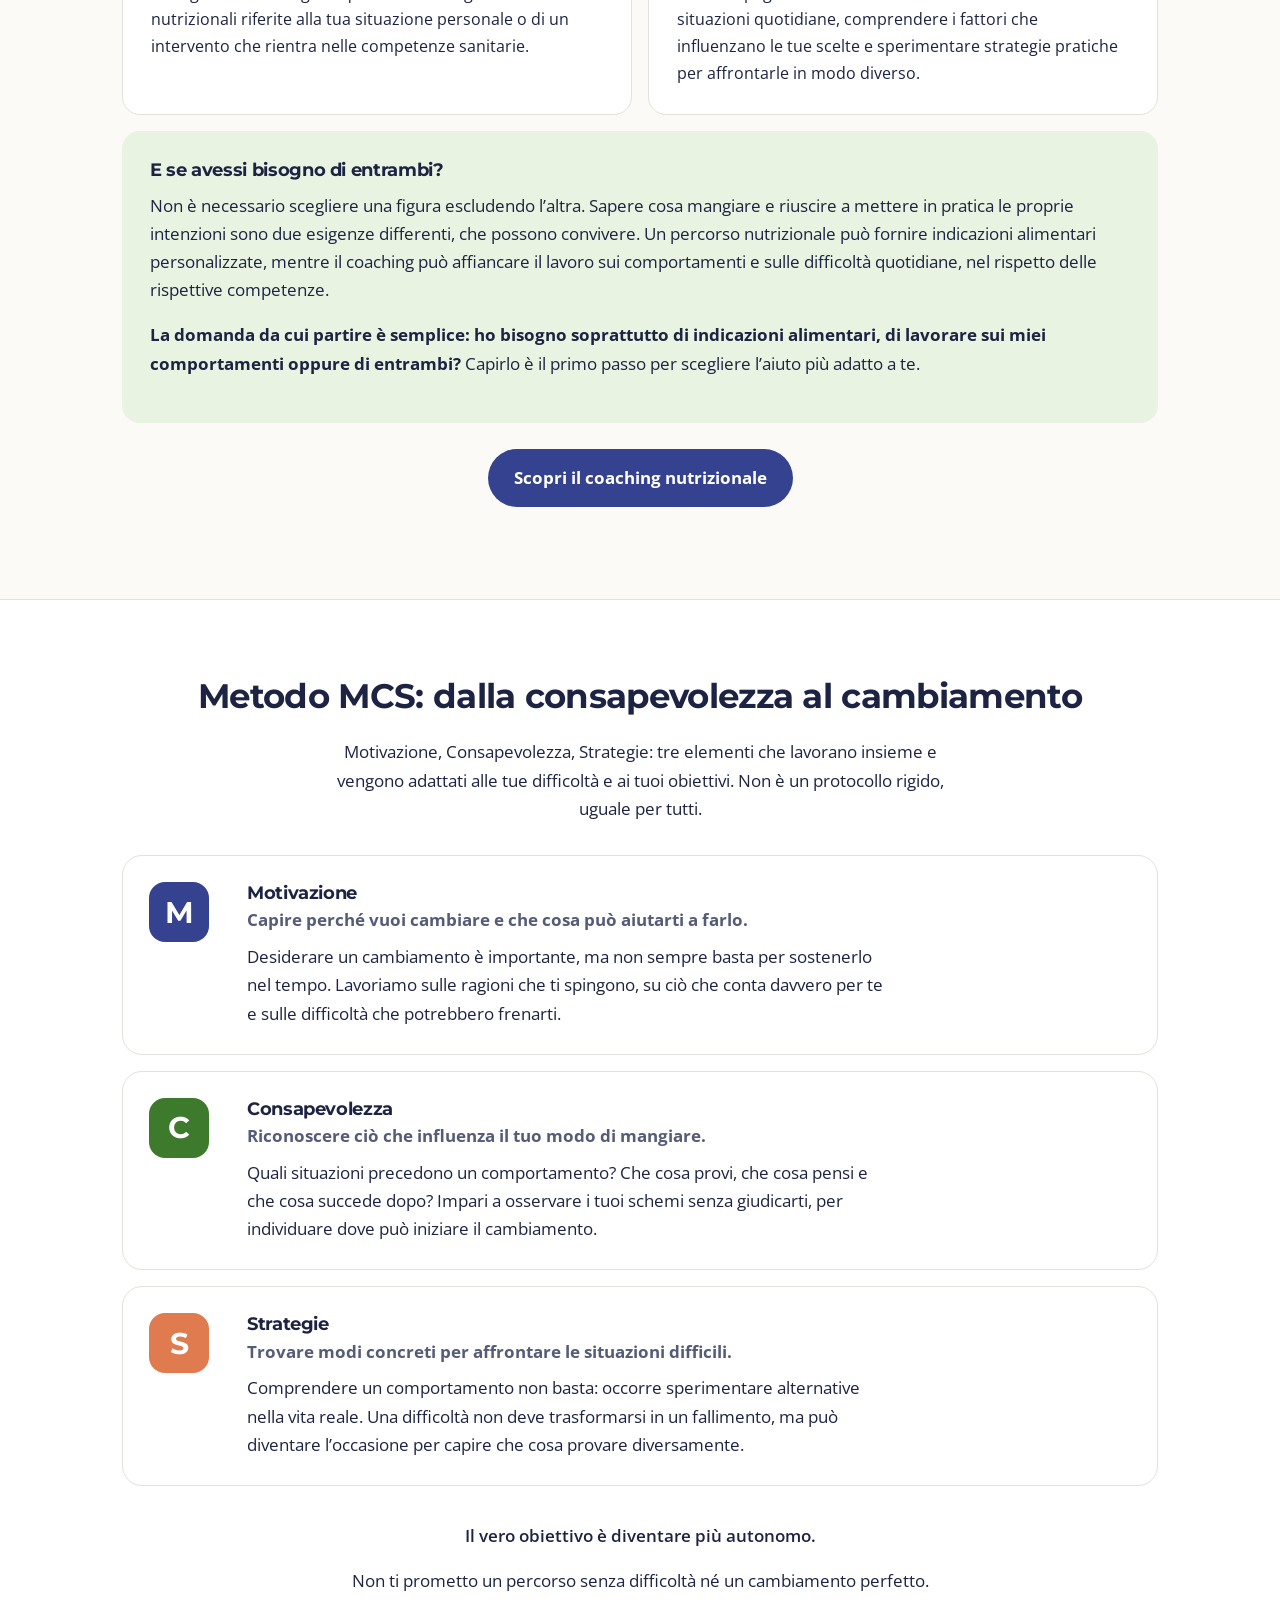
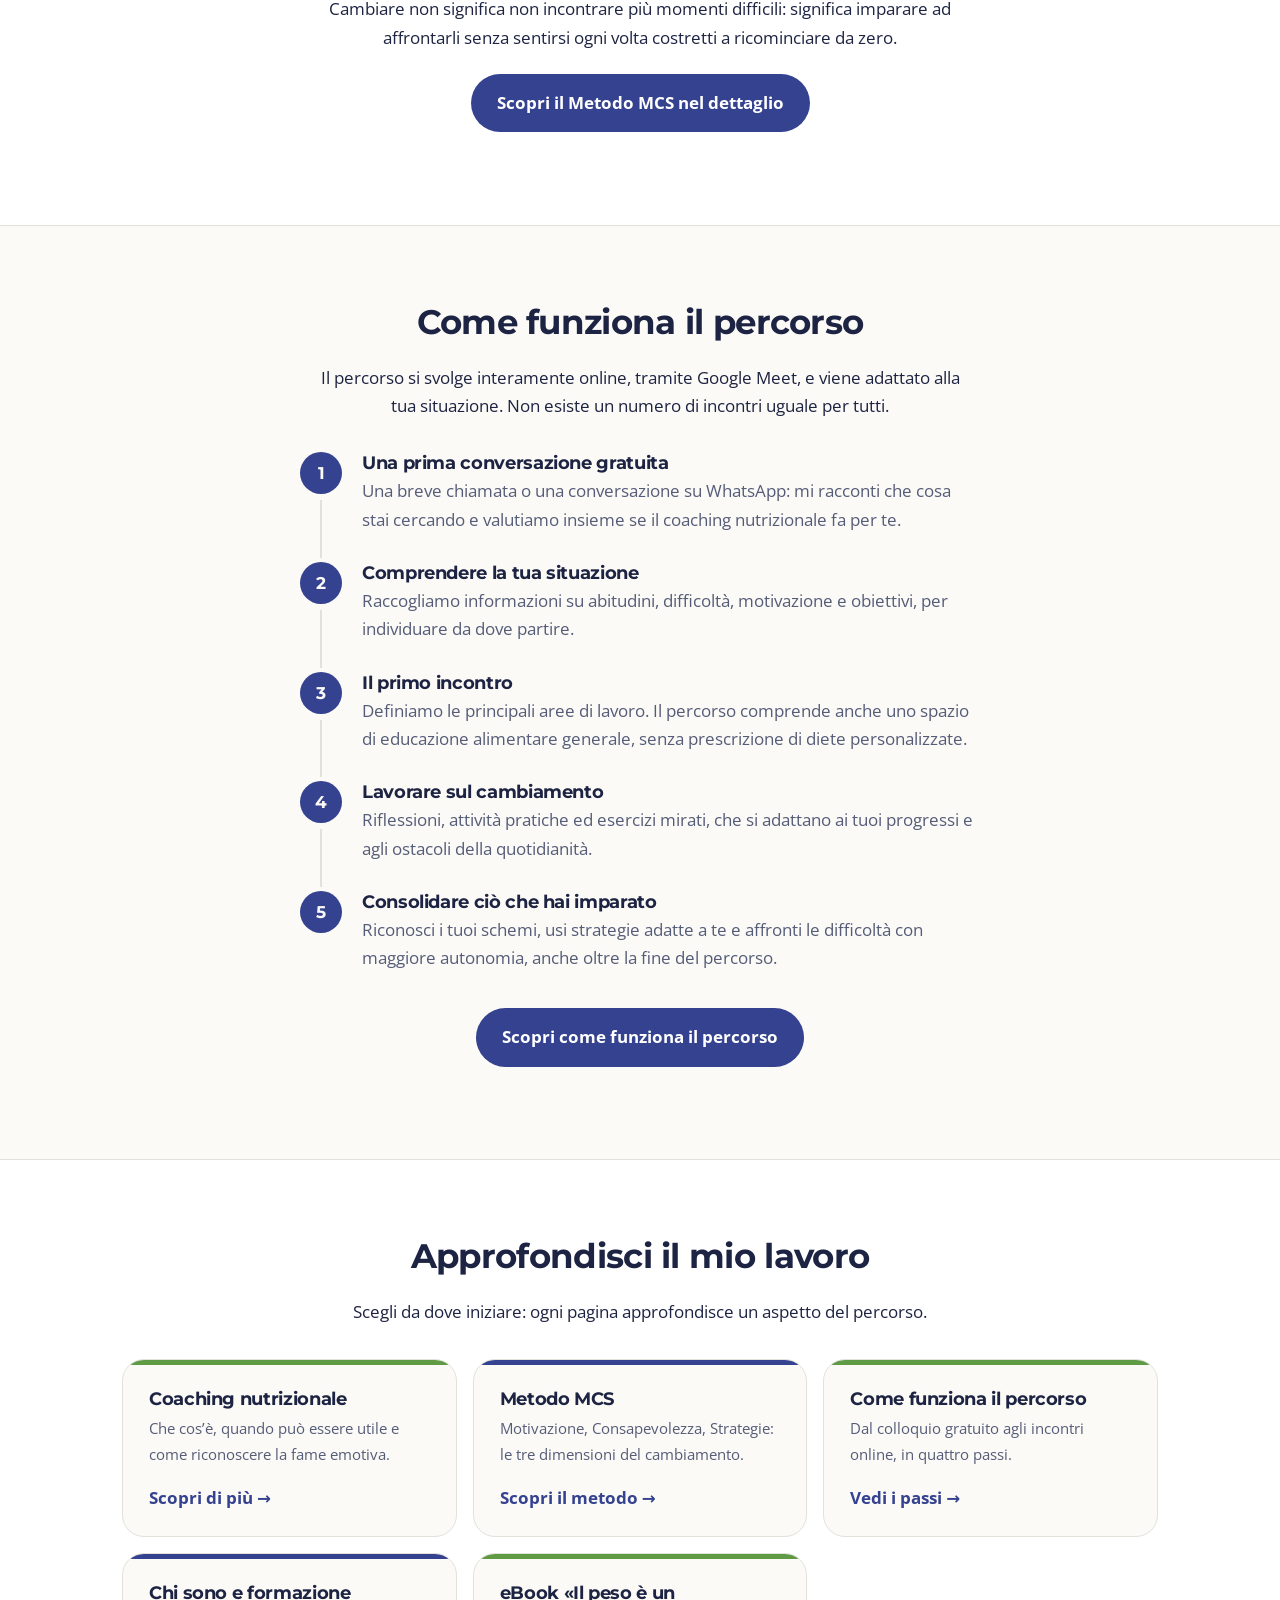
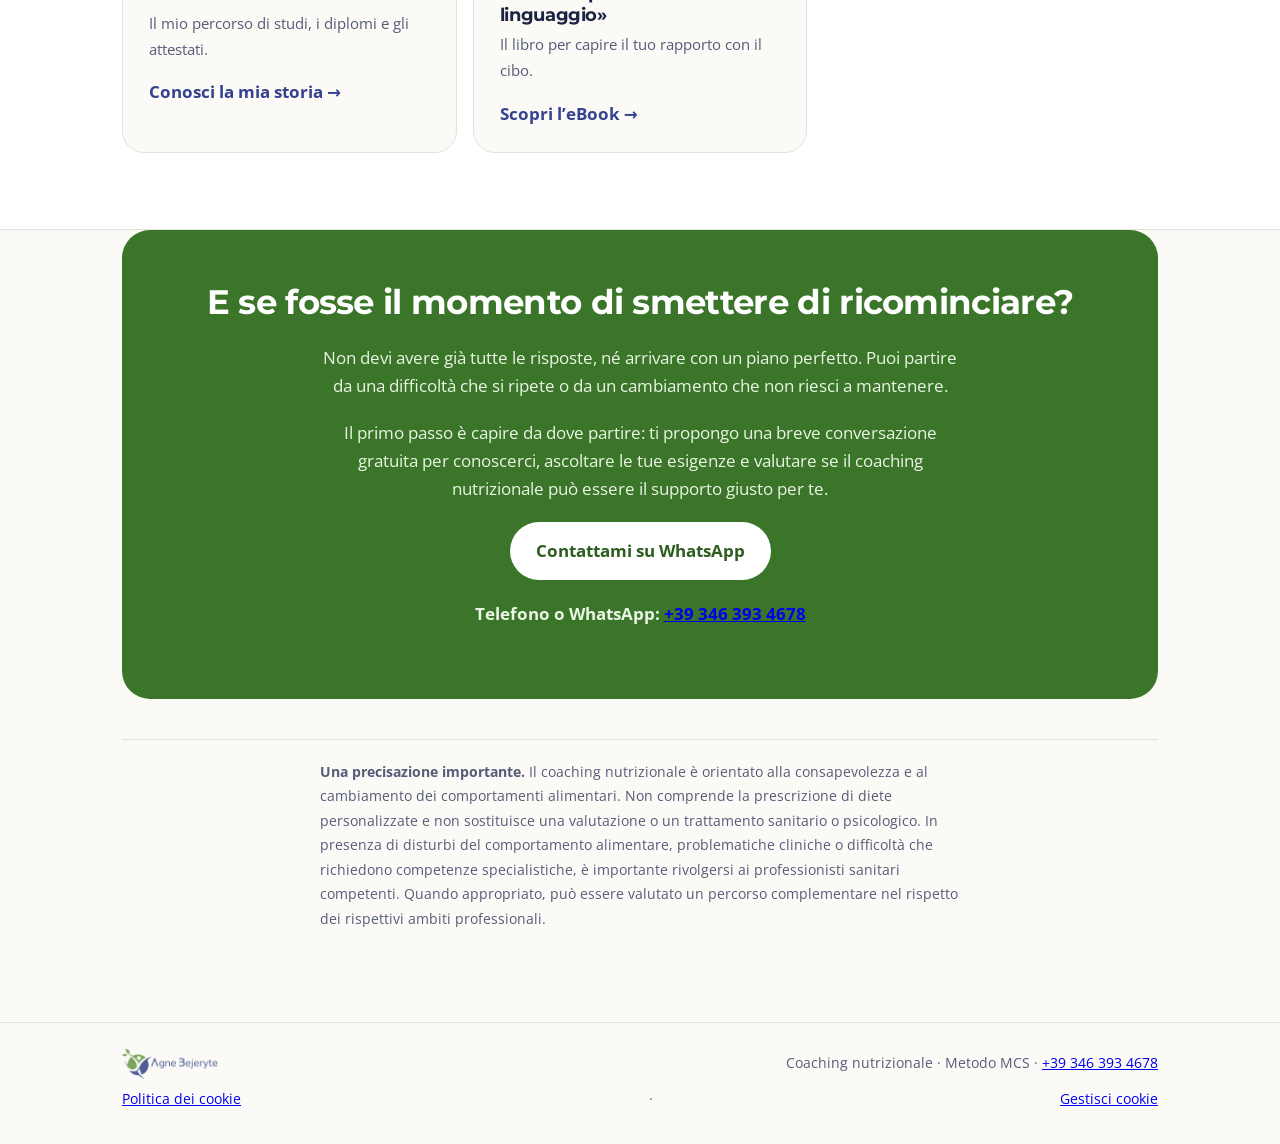
==== commit af1eeeb4: "Add files via upload" ====
--- a/index.html
+++ b/index.html
@@ -2,6 +2,22 @@
 <html lang="it" class="js">
 <head>
 <meta charset="utf-8">
+<!-- Google Consent Mode v2 – default denied (inline, prima di qualsiasi tag) -->
+<script>
+window.dataLayer = window.dataLayer || [];
+function gtag(){dataLayer.push(arguments);}
+window.gtag = gtag;
+window.__agneConsentDefault = true;
+gtag('consent','default',{
+  'ad_storage':'denied',
+  'ad_user_data':'denied',
+  'ad_personalization':'denied',
+  'analytics_storage':'denied',
+  'functionality_storage':'granted',
+  'security_storage':'granted',
+  'wait_for_update':500
+});
+</script>
 <meta name="viewport" content="width=device-width, initial-scale=1, viewport-fit=cover">
 <title>Coaching nutrizionale · Metodo MCS | Agne Bejeryte</title>
 <meta name="description" content="Coaching nutrizionale online con il Metodo MCS: fame emotiva, costanza e cambiamento delle abitudini alimentari. Prima conversazione gratuita.">
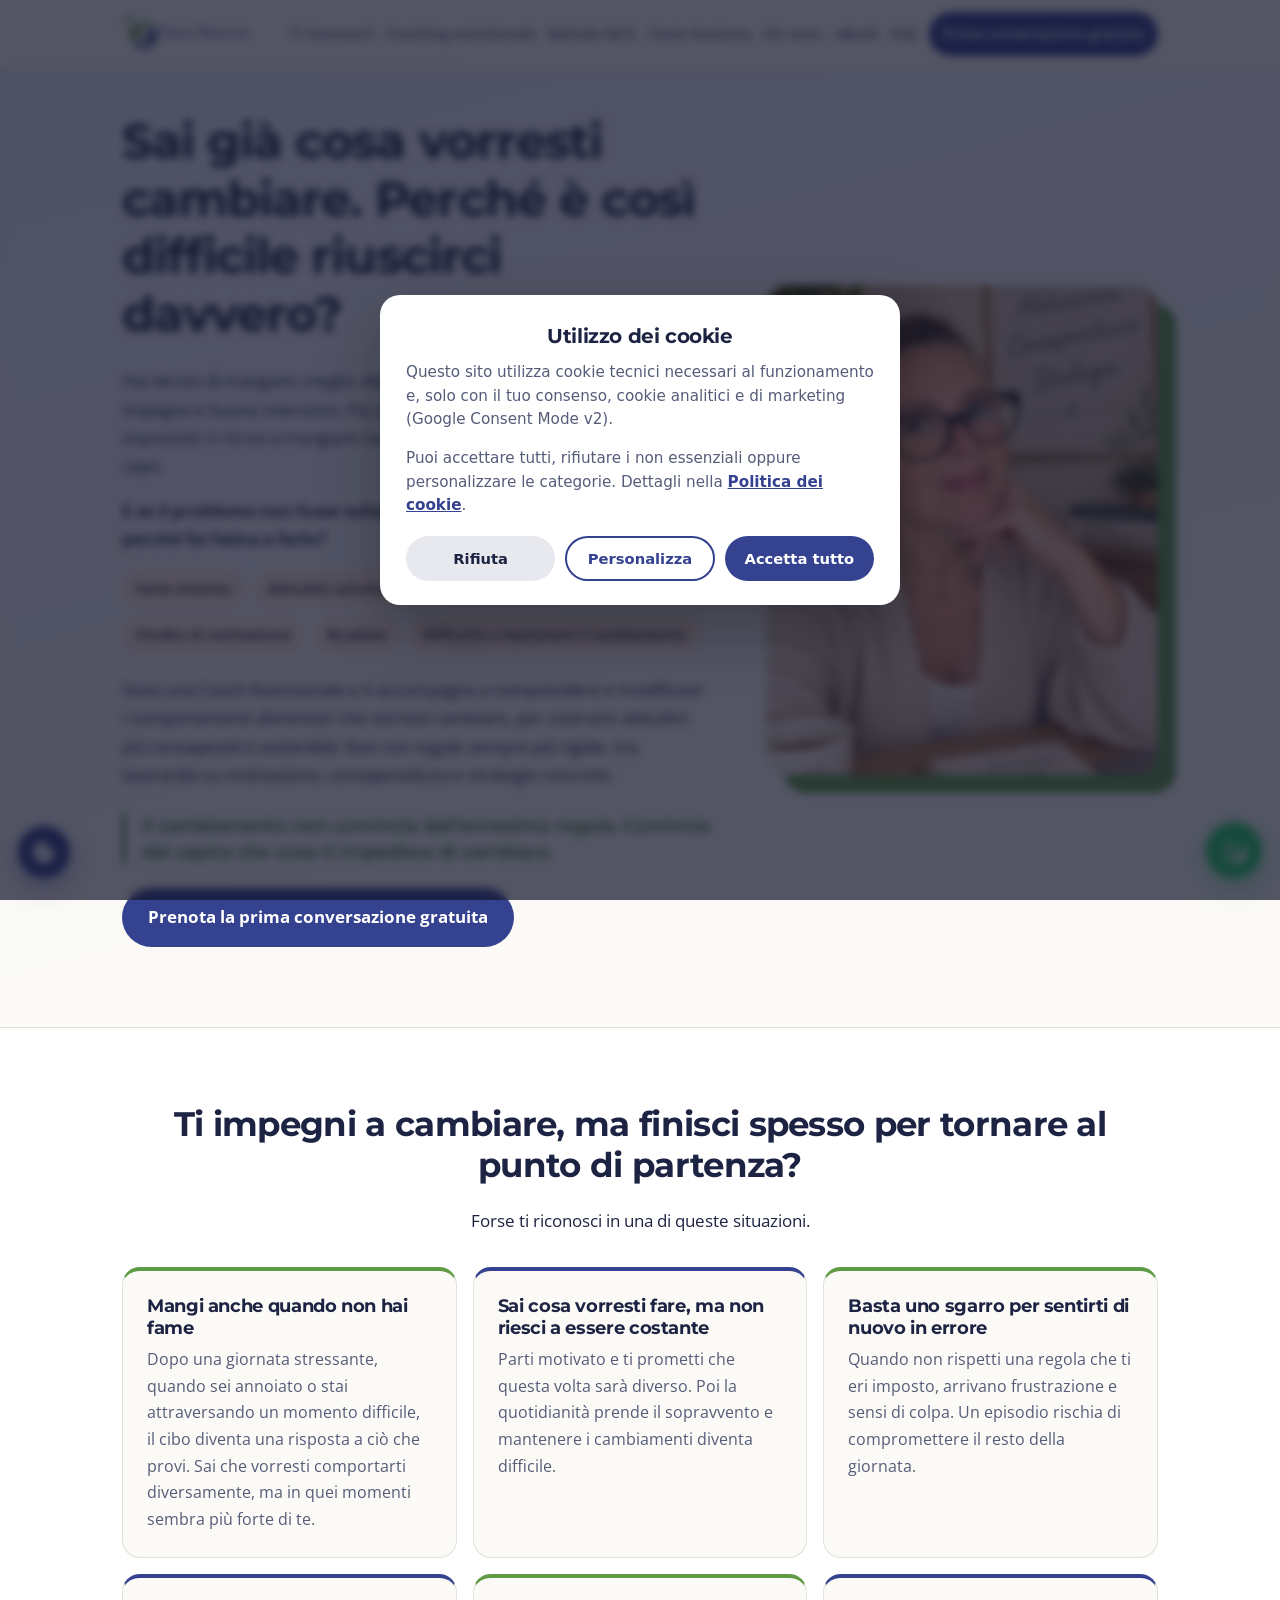
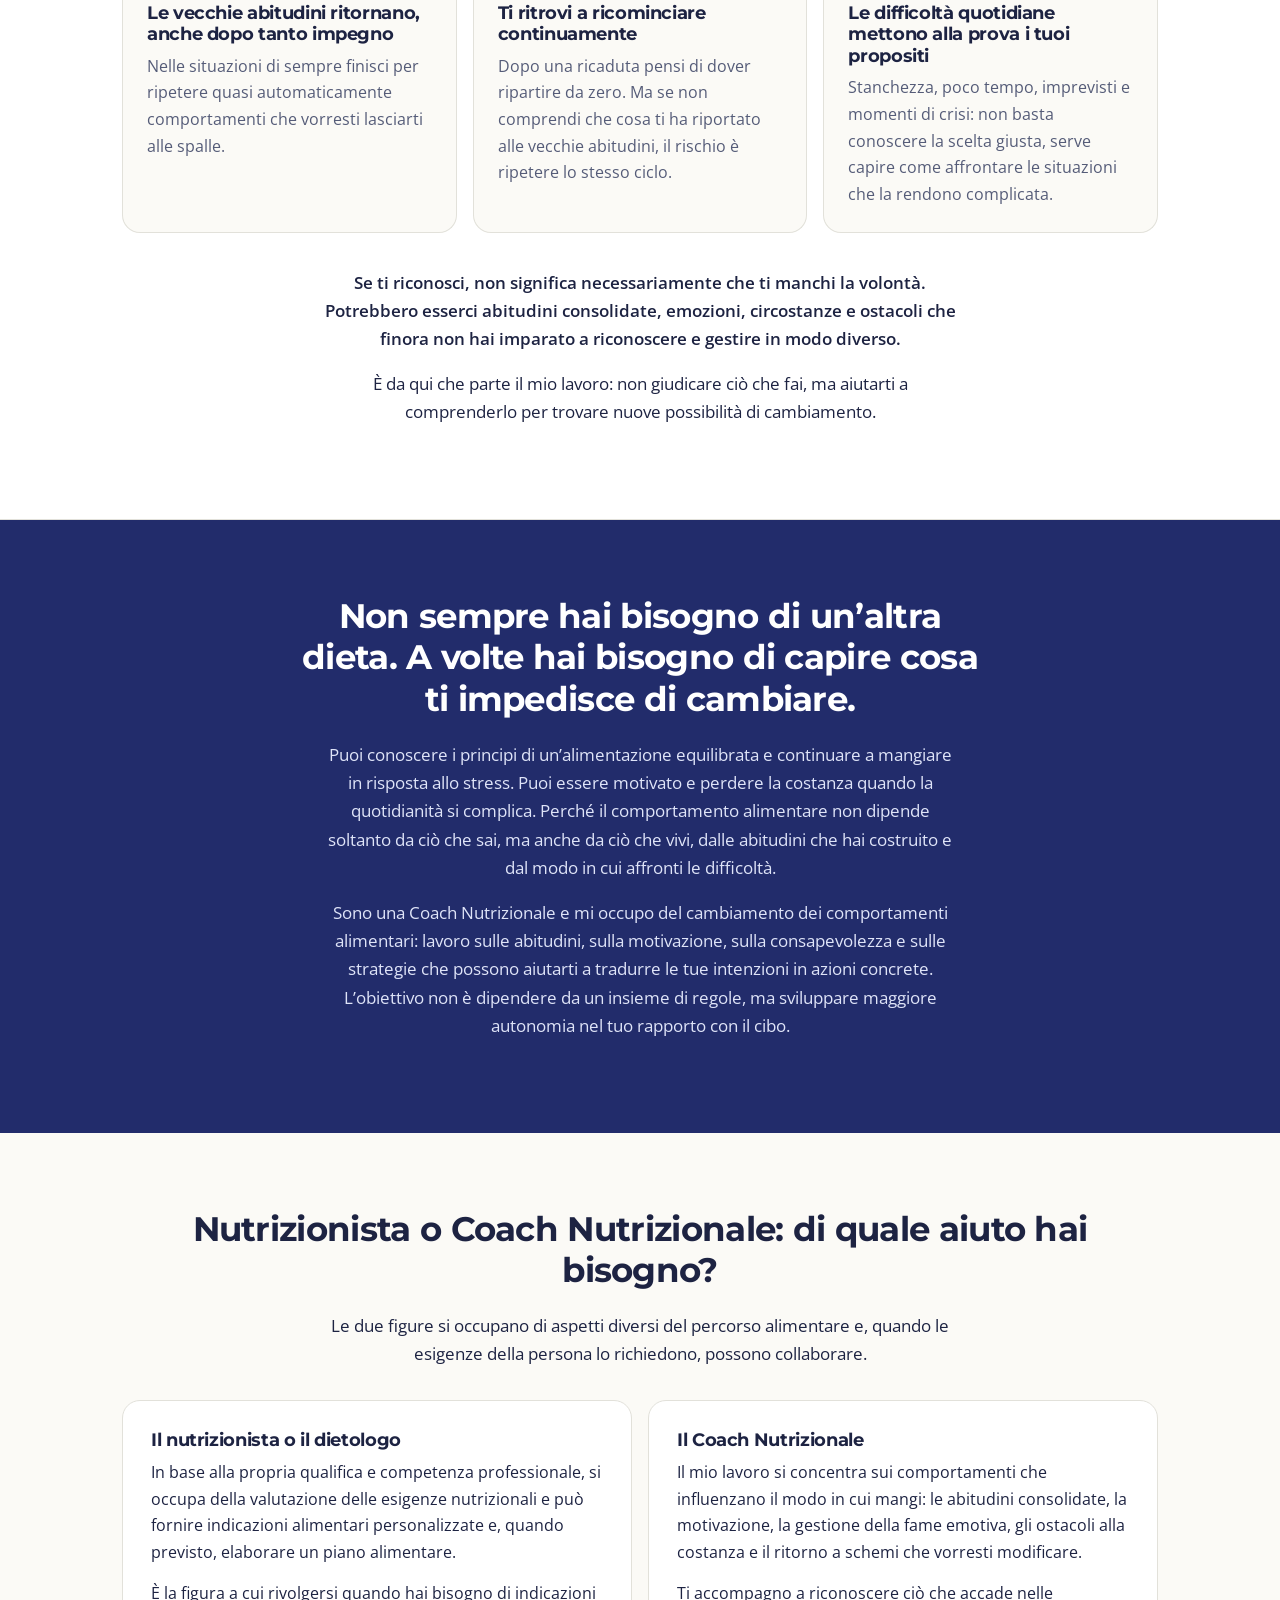
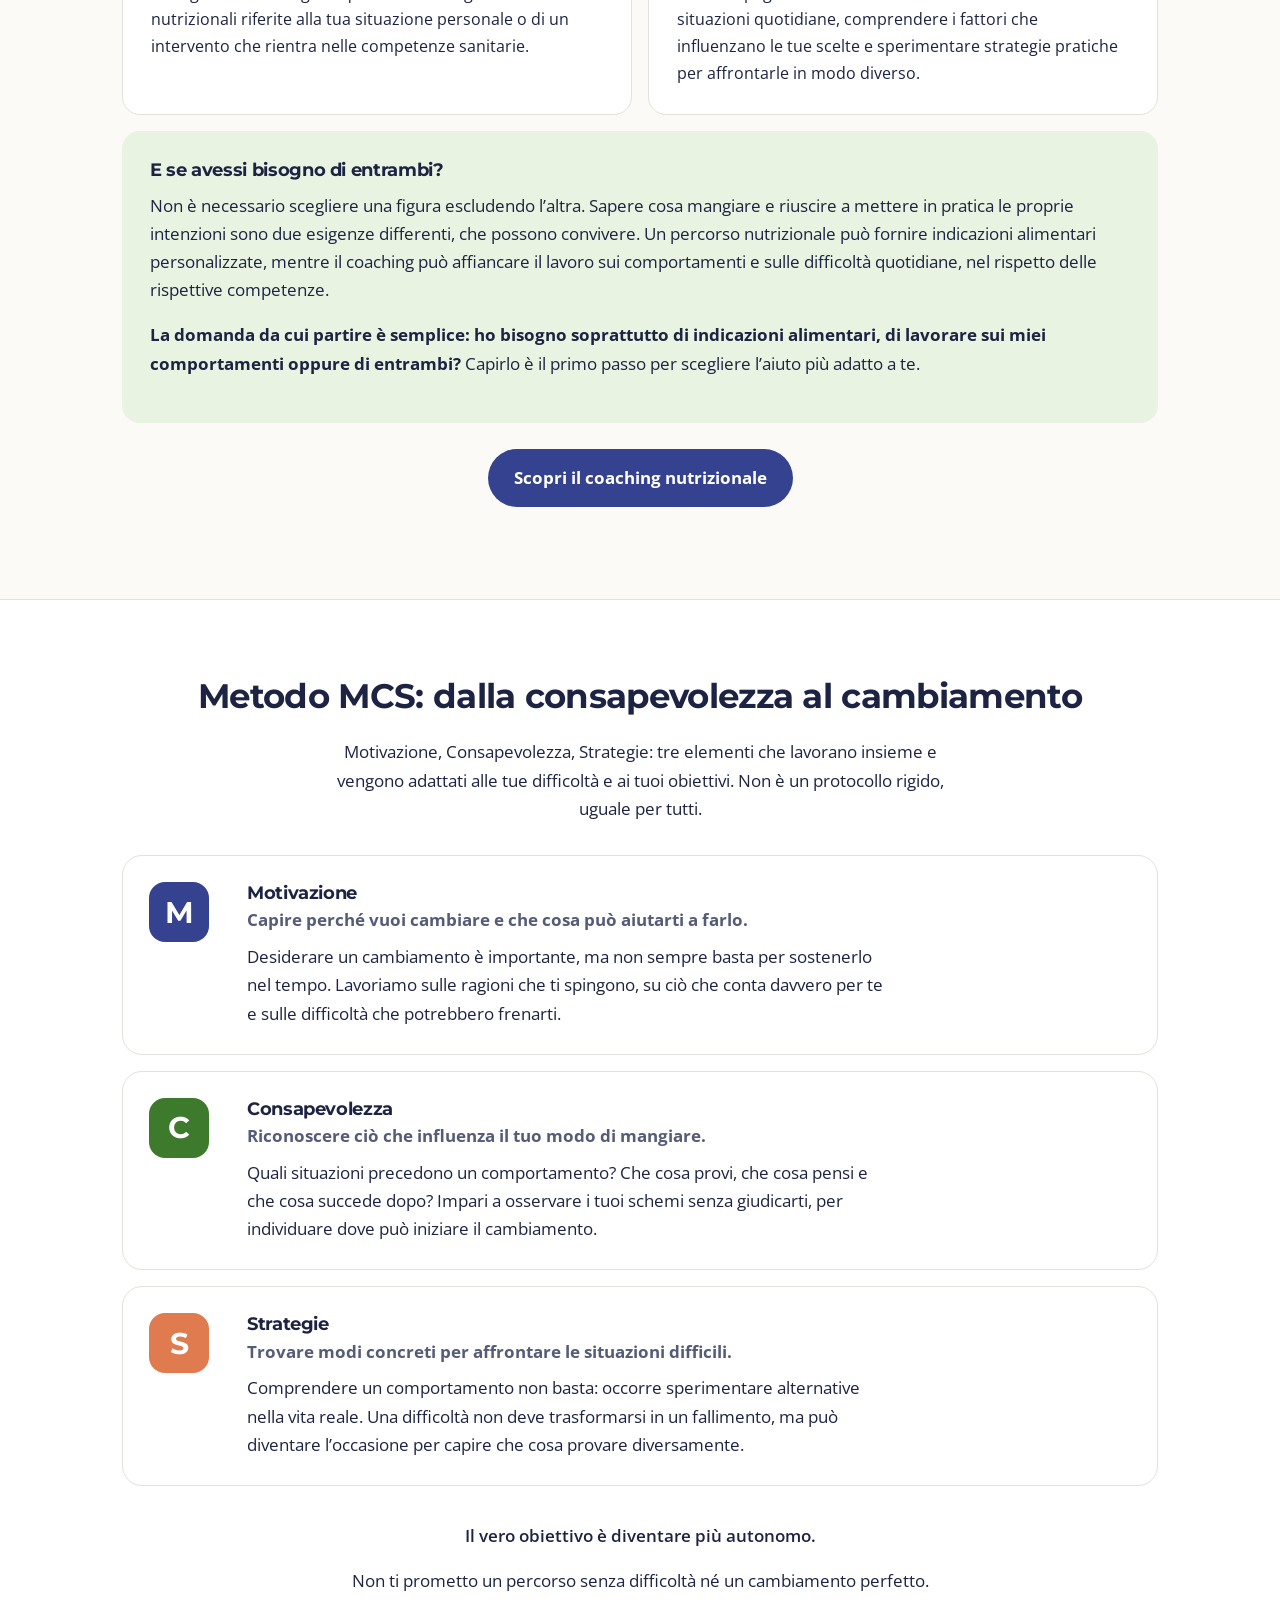
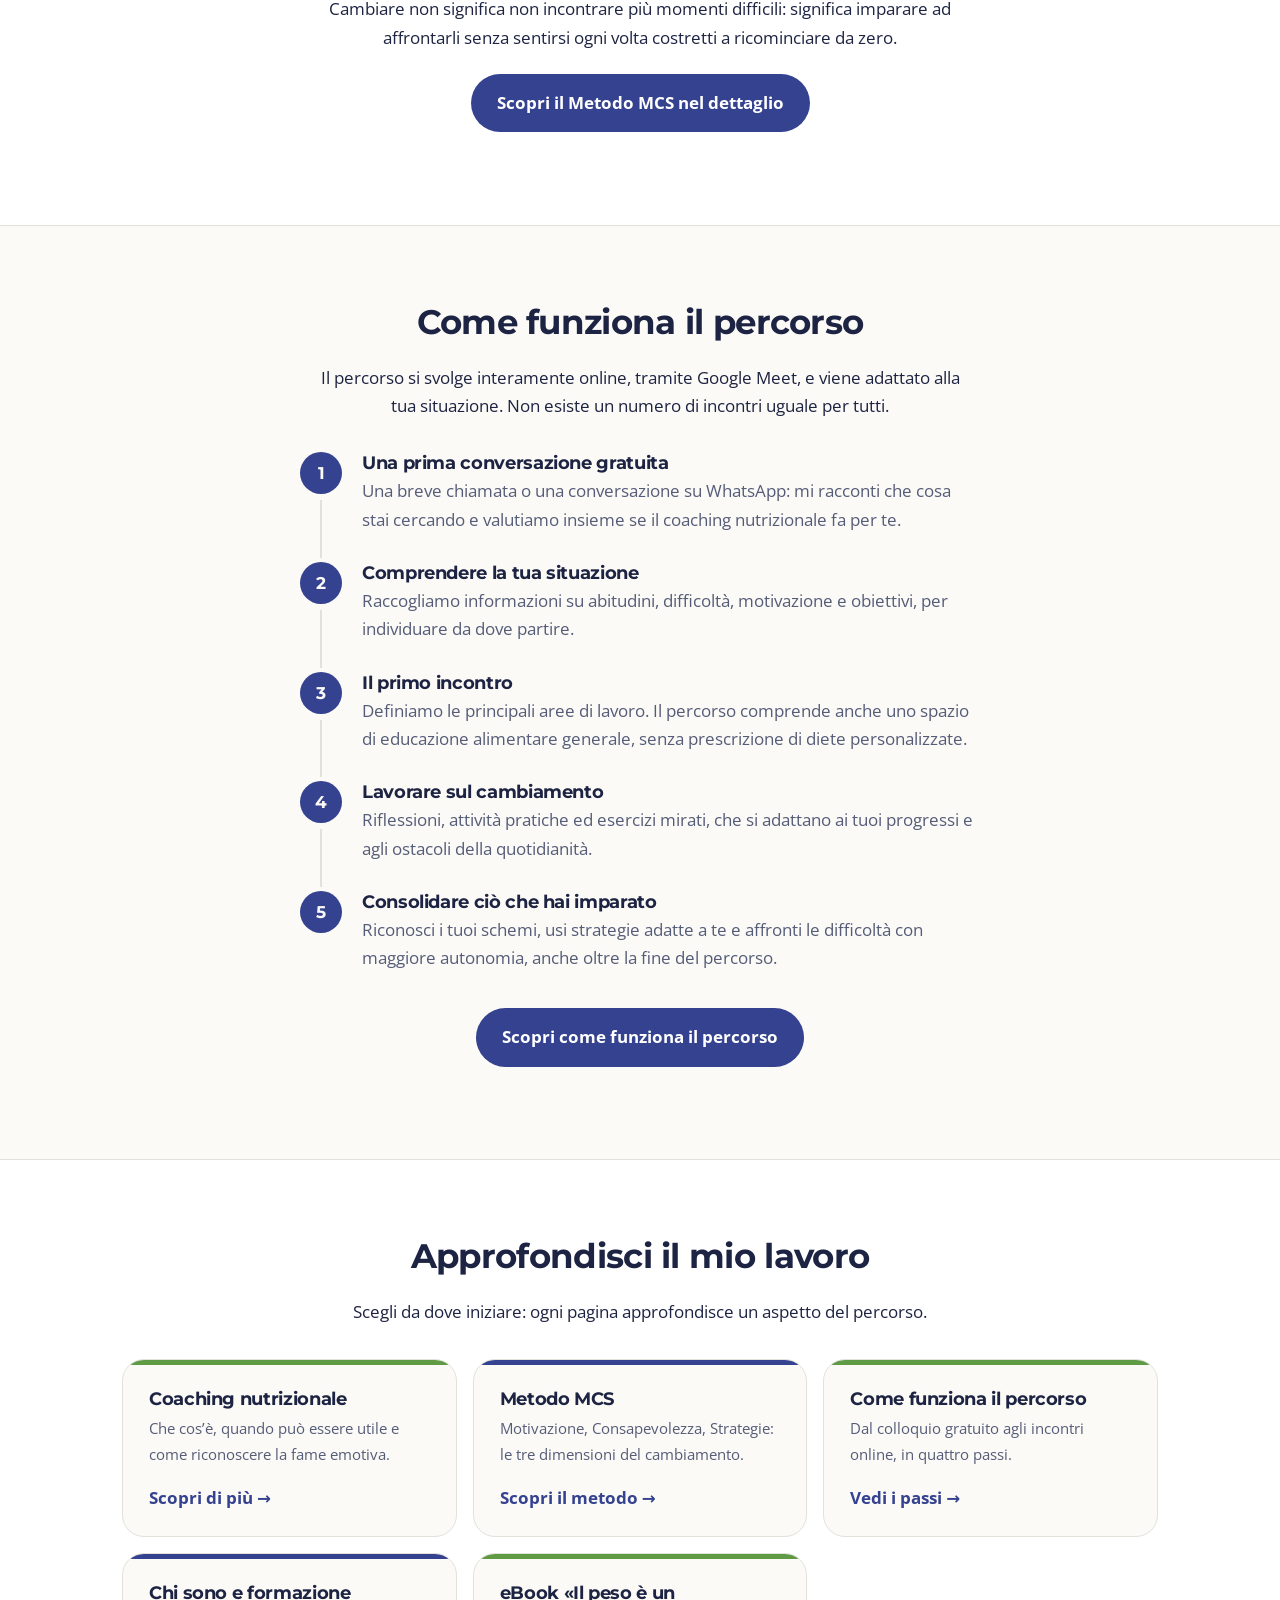
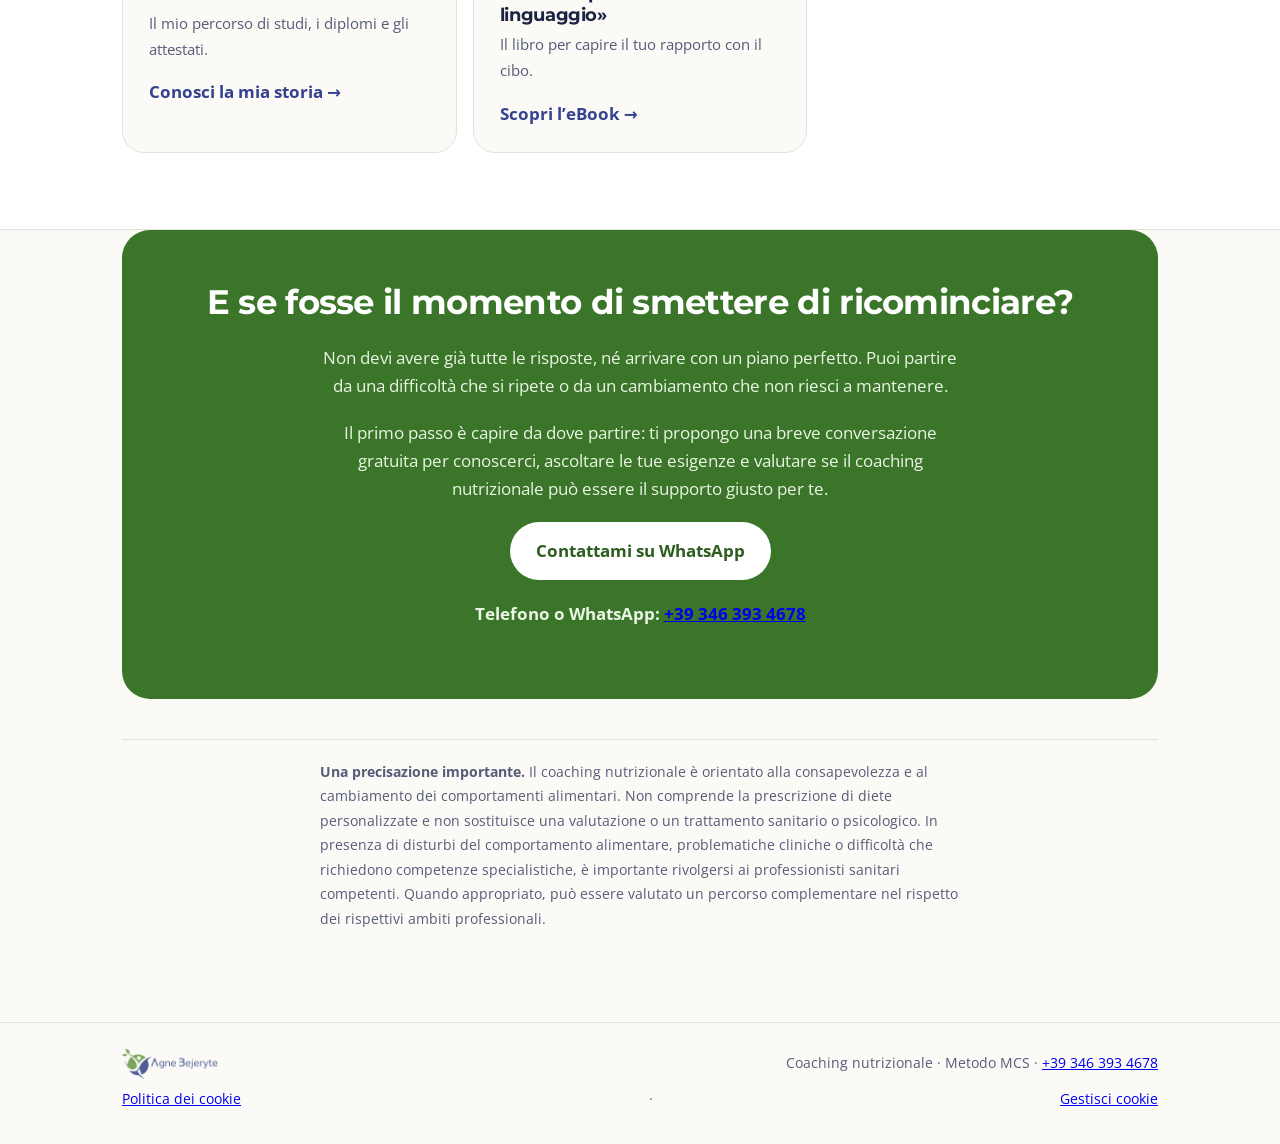
==== commit c1147cc1: "sito seo friendly" ====
--- a/index.html
+++ b/index.html
@@ -19,12 +19,17 @@
 });
 </script>
 <meta name="viewport" content="width=device-width, initial-scale=1, viewport-fit=cover">
-<title>Coaching nutrizionale · Metodo MCS | Agne Bejeryte</title>
-<meta name="description" content="Coaching nutrizionale online con il Metodo MCS: fame emotiva, costanza e cambiamento delle abitudini alimentari. Prima conversazione gratuita.">
+<title>Coaching Nutrizionale Online e Fame Emotiva · Metodo MCS | Agne Bejeryte</title>
+<meta name="description" content="Coach nutrizionale online per fame emotiva e costanza alimentare. Metodo MCS: motivazione, consapevolezza e strategie. Prima conversazione gratuita su WhatsApp.">
+<meta name="author" content="Agne Bejeryte">
+<meta name="theme-color" content="#34428f">
+<meta name="geo.region" content="IT">
+<meta name="geo.placename" content="Italia">
+
 <meta name="robots" content="index, follow">
 <link rel="canonical" href="https://stefanosupernet-sudo.github.io/agne-counselor/">
-<meta property="og:title" content="Coaching nutrizionale · Metodo MCS | Agne Bejeryte">
-<meta property="og:description" content="Coaching nutrizionale online con il Metodo MCS: fame emotiva, costanza e cambiamento delle abitudini alimentari. Prima conversazione gratuita.">
+<meta property="og:title" content="Coaching Nutrizionale Online e Fame Emotiva · Metodo MCS | Agne Bejeryte">
+<meta property="og:description" content="Coach nutrizionale online per fame emotiva e costanza alimentare. Metodo MCS e prima conversazione gratuita.">
 <meta property="og:type" content="website">
 <meta property="og:locale" content="it_IT">
 <meta property="og:url" content="https://stefanosupernet-sudo.github.io/agne-counselor/">
@@ -163,6 +168,96 @@
 
 </style>
 <script src="js/cookie-consent.js"></script>
+<meta name="twitter:card" content="summary_large_image">
+<meta name="twitter:title" content="Coaching Nutrizionale Online e Fame Emotiva · Metodo MCS | Agne Bejeryte">
+<meta name="twitter:description" content="Coach nutrizionale online per fame emotiva e costanza. Metodo MCS. Prima conversazione gratuita.">
+<meta name="twitter:image" content="https://stefanosupernet-sudo.github.io/agne-counselor/img/foto-agne.jpg">
+<!--seo-ld-->
+<script type="application/ld+json">
+{
+  "@context": "https://schema.org",
+  "@graph": [
+    {
+      "@type": "WebSite",
+      "name": "Agne Bejeryte – Coaching nutrizionale",
+      "url": "https://stefanosupernet-sudo.github.io/agne-counselor/",
+      "inLanguage": "it-IT",
+      "publisher": {
+        "@type": "Person",
+        "name": "Agne Bejeryte"
+      }
+    },
+    {
+      "@type": "ProfessionalService",
+      "name": "Agne Bejeryte – Coaching nutrizionale",
+      "description": "Coaching nutrizionale online con Metodo MCS: fame emotiva, costanza e cambiamento delle abitudini alimentari. Prima conversazione gratuita.",
+      "url": "https://stefanosupernet-sudo.github.io/agne-counselor/",
+      "image": "https://stefanosupernet-sudo.github.io/agne-counselor/img/foto-agne.jpg",
+      "telephone": "+393463934678",
+      "priceRange": "€€",
+      "areaServed": {
+        "@type": "Country",
+        "name": "Italia"
+      },
+      "availableLanguage": [
+        "it"
+      ],
+      "provider": {
+        "@type": "Person",
+        "name": "Agne Bejeryte",
+        "jobTitle": "Coach Nutrizionale"
+      },
+      "hasOfferCatalog": {
+        "@type": "OfferCatalog",
+        "name": "Servizi di coaching nutrizionale",
+        "itemListElement": [
+          {
+            "@type": "Offer",
+            "itemOffered": {
+              "@type": "Service",
+              "name": "Coaching nutrizionale online"
+            }
+          },
+          {
+            "@type": "Offer",
+            "itemOffered": {
+              "@type": "Service",
+              "name": "Percorso Metodo MCS"
+            }
+          },
+          {
+            "@type": "Offer",
+            "itemOffered": {
+              "@type": "Service",
+              "name": "Prima conversazione gratuita"
+            }
+          }
+        ]
+      }
+    },
+    {
+      "@type": "Person",
+      "name": "Agne Bejeryte",
+      "jobTitle": "Coach Nutrizionale",
+      "description": "Coach nutrizionale specializzata in fame emotiva, abitudini alimentari e Metodo MCS (Motivazione, Consapevolezza, Strategie).",
+      "url": "https://stefanosupernet-sudo.github.io/agne-counselor/",
+      "image": "https://stefanosupernet-sudo.github.io/agne-counselor/img/foto-agne.jpg",
+      "telephone": "+393463934678",
+      "sameAs": [
+        "https://wa.me/393463934678"
+      ],
+      "knowsAbout": [
+        "Coaching nutrizionale",
+        "Fame emotiva",
+        "Metodo MCS",
+        "Abitudini alimentari",
+        "Consapevolezza alimentare"
+      ]
+    }
+  ]
+}
+</script>
+<!--/seo-ld-->
 </head>
 <body>
 <div class="bar" aria-hidden="true"></div>
@@ -289,7 +384,7 @@
 </div>
 <div class="wrap" style="padding-top:8px;font-size:.85rem"><a href="cookie-policy.html">Politica dei cookie</a> · <a href="#" onclick="if(window.agneCookieConsent){agneCookieConsent.reopen();return false}">Gestisci cookie</a></div>
 </footer>
-<a class="wa-float" href="https://wa.me/393463934678?text=Ciao%2C%20vorrei%20una%20prima%20conversazione%20gratuita" target="_blank" rel="noopener" aria-label="Scrivi su WhatsApp">
+<a class="wa-float" aria-label="Scrivi su WhatsApp" href="https://wa.me/393463934678?text=Ciao%2C%20vorrei%20una%20prima%20conversazione%20gratuita" target="_blank" rel="noopener" aria-label="Scrivi su WhatsApp">
 <svg viewBox="0 0 24 24" width="28" height="28" aria-hidden="true"><path fill="currentColor" d="M17.47 14.38c-.3-.15-1.77-.87-2.04-.97-.27-.1-.47-.15-.67.15-.2.3-.77.97-.95 1.17-.17.2-.35.22-.65.07-.3-.15-1.26-.46-2.4-1.48-.89-.79-1.49-1.77-1.66-2.07-.17-.3-.02-.46.13-.61.13-.13.3-.35.45-.52.15-.17.2-.3.3-.5.1-.2.05-.37-.02-.52-.07-.15-.67-1.62-.92-2.22-.24-.58-.49-.5-.67-.51h-.57c-.2 0-.52.07-.8.37-.27.3-1.04 1.02-1.04 2.48s1.07 2.87 1.22 3.07c.15.2 2.1 3.2 5.08 4.49.71.31 1.26.49 1.69.63.71.23 1.36.2 1.87.12.57-.08 1.77-.72 2.02-1.42.25-.7.25-1.3.17-1.42-.07-.12-.27-.2-.57-.35zM12.05 21.8h-.01a9.8 9.8 0 01-5-.1l.1.06-3.3.87 1.05-3.2a9.8 9.8 0 01-1.5-5.2 9.85 9.85 0 019.85-9.85 9.8 9.8 0 016.96 2.88 9.82 9.82 0 012.88 6.97 9.85 9.85 0 01-9.84 9.85zm0-17.96A8.1 8.1 0 003.96 12a8.1 8.1 0 001.35 4.47l.08.13-1.45 4.46 4.57-1.2.12.07A8.1 8.1 0 0012.05 20.1 8.1 8.1 0 0020.15 12a8.1 8.1 0 00-8.1-8.16z"/></svg>
 </a>
 <script>
